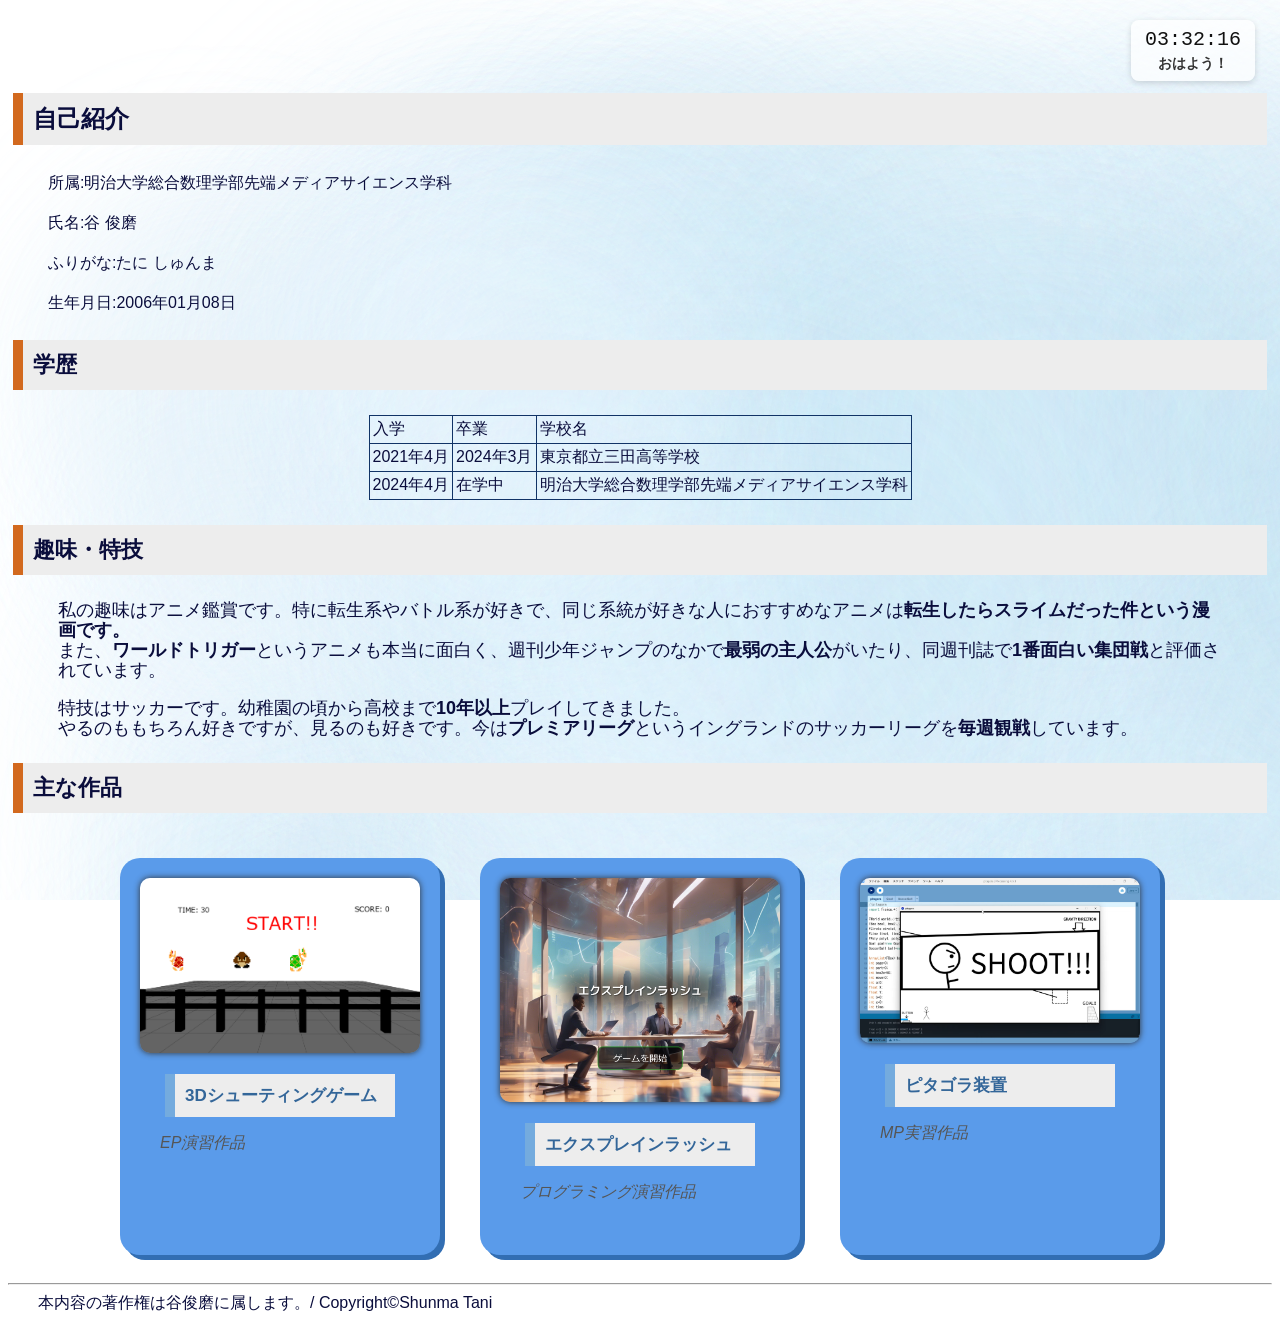
==== index.html @ d7d2e288 "Add files via upload" ====
<!DOCTYPE html>
<html lang="jp">

<head>
    <meta charset="UTF-8">
    <meta name="viewport" content="width=device-width, initial-scale=1.0">
    <title>自己紹介</title>
    <link rel="stylesheet" href="style.css">
</head>

<body>

    <h1 class="main">自己紹介</h1>
    <ul>
        <li>所属:明治大学総合数理学部先端メディアサイエンス学科</li>
        <li>氏名:谷 俊磨</li>
        <li>ふりがな:たに しゅんま</li>
        <li>生年月日:2006年01月08日</li>
    </ul>
    <h2 class="main">学歴</h2>
    <table>
        <tr>
            <td>入学</td>
            <td>卒業</td>
            <td>学校名</td>
        </tr>
        <tr>
            <td>2021年4月</td>
            <td>2024年3月</td>
            <td>東京都立三田高等学校</td>
        </tr>
        <tr>
            <td>2024年4月</td>
            <td>在学中</td>
            <td>明治大学総合数理学部先端メディアサイエンス学科</td>
        </tr>
    </table>
    <h2 class="main">趣味・特技</h2>
    <p class="main">
        私の趣味はアニメ鑑賞です。特に転生系やバトル系が好きで、同じ系統が好きな人におすすめなアニメは<strong>転生したらスライムだった件という漫画です。</strong><br>また、<strong>ワールドトリガー</strong>というアニメも本当に面白く、週刊少年ジャンプのなかで<strong>最弱の主人公</strong>がいたり、同週刊誌で<strong>1番面白い集団戦</strong>と評価されています。
    </p>
    <p class="main">
        特技はサッカーです。幼稚園の頃から高校まで<strong>10年以上</strong>プレイしてきました。<br>やるのももちろん好きですが、見るのも好きです。今は<strong>プレミアリーグ</strong>というイングランドのサッカーリーグを<strong>毎週観戦</strong>しています。
    </p>
    <h2 class="main">主な作品</h2>
        <div class="works-container">
            <a href="work1.html" class="work-card">
                  <img src="Mario-1.png" alt="マリオの敵キャラを使った3Dシューティングゲーム">
                  <div class="work-info">
                        <h3>3Dシューティングゲーム</h3>
                        <p>EP演習作品</p>
                      </div>
                </a>
            <a href="work2.html" class="work-card">
                  <img src="ER-1.png" alt="エクスプレインラッシュ">
                  <div class="work-info">
                        <h3>エクスプレインラッシュ</h3>
                        <p>プログラミング演習作品</p>
                      </div>
                </a>
            <a href="work3.html" class="work-card">
                  <img src="pita.png" alt="ピタゴラ装置">
                  <div class="work-info">
                        <h3>ピタゴラ装置</h3>
                        <p>MP実習作品</p>
                      </div>
                </a>
          </div>
     
    <hr>
    <footer>本内容の著作権は谷俊磨に属します。/ Copyright&copy;Shunma Tani</footer>
</body>

</html>
<script src="id.js"></script>
---- style.css ----
@charset "UTF-8";

body{
    font-family: sans-serif;
    color: rgb(10, 13, 60);
}

h1.main,h2.main{
    background-color:#EDEDED;
    border-color: chocolate;
    border-style: solid;
    border-width:0 0 0 10px;
    padding: 10px; margin: 25px 5px;
}

h1.main{
    font-size: 24px;
}

h2{
    font-size: 22px;
}

h1.sub{
    background-color:#EDEDED;
    border-color: rgb(116, 171, 222);
    border-style: solid;
    border-width:0 0 0 10px;
    padding: 10px; margin: 25px 5px;
    font-size: 24px;
}

h2.sub{
    padding: 10px; margin: 25px 5px;
}

h3{
    background-color:#EDEDED;
    border-color: rgb(116, 171, 222);
    border-style: solid;
    border-width:0 0 0 10px;
    padding: 10px;margin: 5px 5px;
    font-size:22px;
}

ul{
    line-height: 25px;
    padding: 0 100px;
}

p.main,p.sub{
    font-size: 18px;
    line-height: 20px;
    padding: 0 50px;
}

p.back{
    font-size: 16px;
    padding: 0 20px;
}

table td{
    padding: 3px;
    border: solid 1px #113366;
}

table{
    border-collapse: collapse;
    padding: 10px;margin: auto;
}

img{
    box-shadow: 0 0 6px #333;
    margin: 0 15px;
}

video,iframe{
    margin: 0 20px;
}

footer{
    padding: 0 30px;
}

ul {
    list-style-position: inside;  /* 点を内側に配置 */
    padding-left: 40px;           /* 余白を減らす */
    line-height: 25px;
}

ul li {
    margin-bottom: 15px;
    display: flex;
    align-items: center;           /* 点とボタンを縦方向中央揃え */
}

/* ====== ボタン（既存の見た目を維持） ====== */
ul li a.work-button {
    margin-left: 8px;              /* 点との間に少し余白 */
    display: inline-block;
    background: #4a90e2;
    color: #fff !important;
    padding: 10px 18px;
    border-radius: 10px;
    text-decoration: none;
    font-weight: 600;
    box-shadow: 0 4px #357ac6;
    transition: all 0.15s ease-in-out;
}

ul li a.work-button:hover {
    background: #5ba1f0;
}

ul li a.work-button:active {
    box-shadow: 0 1px #2c68aa;
    transform: translateY(3px);
}

/* ====== 作品カード ====== */
.works-container {
  display: grid;
  grid-template-columns: repeat(auto-fit, minmax(320px, 1fr));
  gap: 30px;
  padding: 20px 60px;
}

.work-card {
  display: block;
  text-decoration: none;
  color: inherit;
  background: #fff;
  border-radius: 14px;
  box-shadow: 0 3px 10px rgba(0,0,0,0.15);
  overflow: hidden;
  transition: transform 0.25s ease, box-shadow 0.25s ease;
  position: relative;
}

.work-card:hover {
  transform: translateY(-6px);
  box-shadow: 0 8px 20px rgba(0,0,0,0.25);
}

.work-card img {
  width: 100%;
  height: 200px;
  object-fit: cover;
}

.work-info {
  padding: 16px 20px;
}

.work-info h3 {
  font-size: 17px;
  color: #336699;
  margin-bottom: 8px;
}

.work-info p {
  font-size: 16px;
  color: #555;
  font-style: italic;
}

/* ====== 作品カードのホバーアニメーション ====== */
.work-card {
  display: block;
  text-decoration: none;
  color: inherit;
  background: #fff;
  border-radius: 12px;
  box-shadow: 0 3px 10px rgba(0,0,0,0.15);
  overflow: hidden;
  transition: transform 0.25s ease, box-shadow 0.25s ease;
  position: relative;
}

.work-card img {
  width: 100%;
  height: 200px;
  object-fit: cover;
  transition: transform 0.4s ease;
}

.work-card:hover {
  transform: translateY(-6px);
  box-shadow: 0 10px 25px rgba(0,0,0,0.25);
}

.work-card:hover img {
  transform: scale(1.08);
}

/* ====== 作品カードの全体配置調整 ====== */
.works-container {
  display: flex;
  flex-wrap: wrap;
  justify-content: flex-start; /* 左揃え */
  gap: 40px;
  padding-left: 60px; /* 全体を少しだけ左に寄せる */
}

/* ====== カード内の画像位置調整 ====== */
.work-card img {
  display: block;
  margin: 0 auto 20px 0; /* 左寄せに変更（auto→0） */
  width: 100%;
  height: auto;
  object-fit: cover;
  border-radius: 8px;
}

/* ====== カード自体の整列と影調整 ====== */
.work-card {
  background-color: #5a9bea;
  color: #fff;
  border-radius: 20px;
  box-shadow: 5px 5px 0px #326eb3;
  transition: transform 0.3s ease, box-shadow 0.3s ease;
  padding: 20px;
  width: 280px; /* 各カードの幅固定 */
}

.work-card:hover {
  transform: translateY(-5px);
  box-shadow: 10px 10px 0px #2d629c;
}


/* ===== 自己紹介 / 名前 表示部分の修正 ===== */
.header-intro {
  position: fixed;
  top: 30px;
  left: 50%;
  transform: translateX(-50%);
  font-size: 28px;
  color: #000;
  background: rgba(255, 255, 255, 0.8);
  padding: 8px 20px;
  border-radius: 10px;
  border: 1px solid #ccc;
  z-index: 1000;
  display: flex;
  align-items: center;
  gap: 15px;
  font-weight: 600;
}

/* /スラッシュ */
.header-intro span {
  color: #888;
}

/* 小さい画面（スマホなど）でも中央に残るように */
@media screen and (max-width: 768px) {
  .header-intro {
    font-size: 20px;
    padding: 6px 14px;
    top: 15px;
  }
}

/* ===== 主な作品の画像サイズ修正 ===== */
.work-card img {
  width: 100%;
  max-width: 280px;   /* ✅ 固定最大幅を設定 */
  height: auto;
  object-fit: cover;
  display: block;
  margin: 0 auto;
  border-radius: 10px;
}

/* カードコンテナの配置調整 */
.works-container {
  display: flex;
  flex-wrap: wrap;
  justify-content: center; /* ✅ 左寄せ→中央に変更（見た目が安定） */
  gap: 40px;
  padding: 20px;
}

.intro-content {
  position: relative;
  z-index: 10; /* 文字が三角形の上にくるように */
}

/* ====== イントロ画面が流れるように設定 ====== */
#intro-section {
  position: relative; /* stickyを削除 */
  height: 100vh;
  width: 100%;
  background: #ffffff;
  z-index: 10;
  overflow: hidden;
}

/* メインコンテンツはイントロが終わった後に配置 */
#main-content {
  position: relative;
  background-color: #ffffff;
  z-index: 20;
  min-height: 101vh;
  /* 最初のh1(元々のタイトル)が不要ならここで消す */
  padding-top: 20px;
}

/* 三角形背景 */
#geometric-bg {
  position: absolute;
  top: 0;
  left: 0;
  width: 100%;
  height: 100%;
  z-index: 0;
}

/* 背景コンテナを最背面に配置 */
#main-geometric-bg {
    position: fixed;
    top: 0;
    left: 0;
    width: 100%;
    height: 100%;
    z-index: -1;
    overflow: hidden;
    pointer-events: none;
}

/* 各ページのbodyが背景を隠さないように透過させる */
body {
    background-color: #fff; /* または transparent */
    position: relative;
    min-height: 100vh;
}
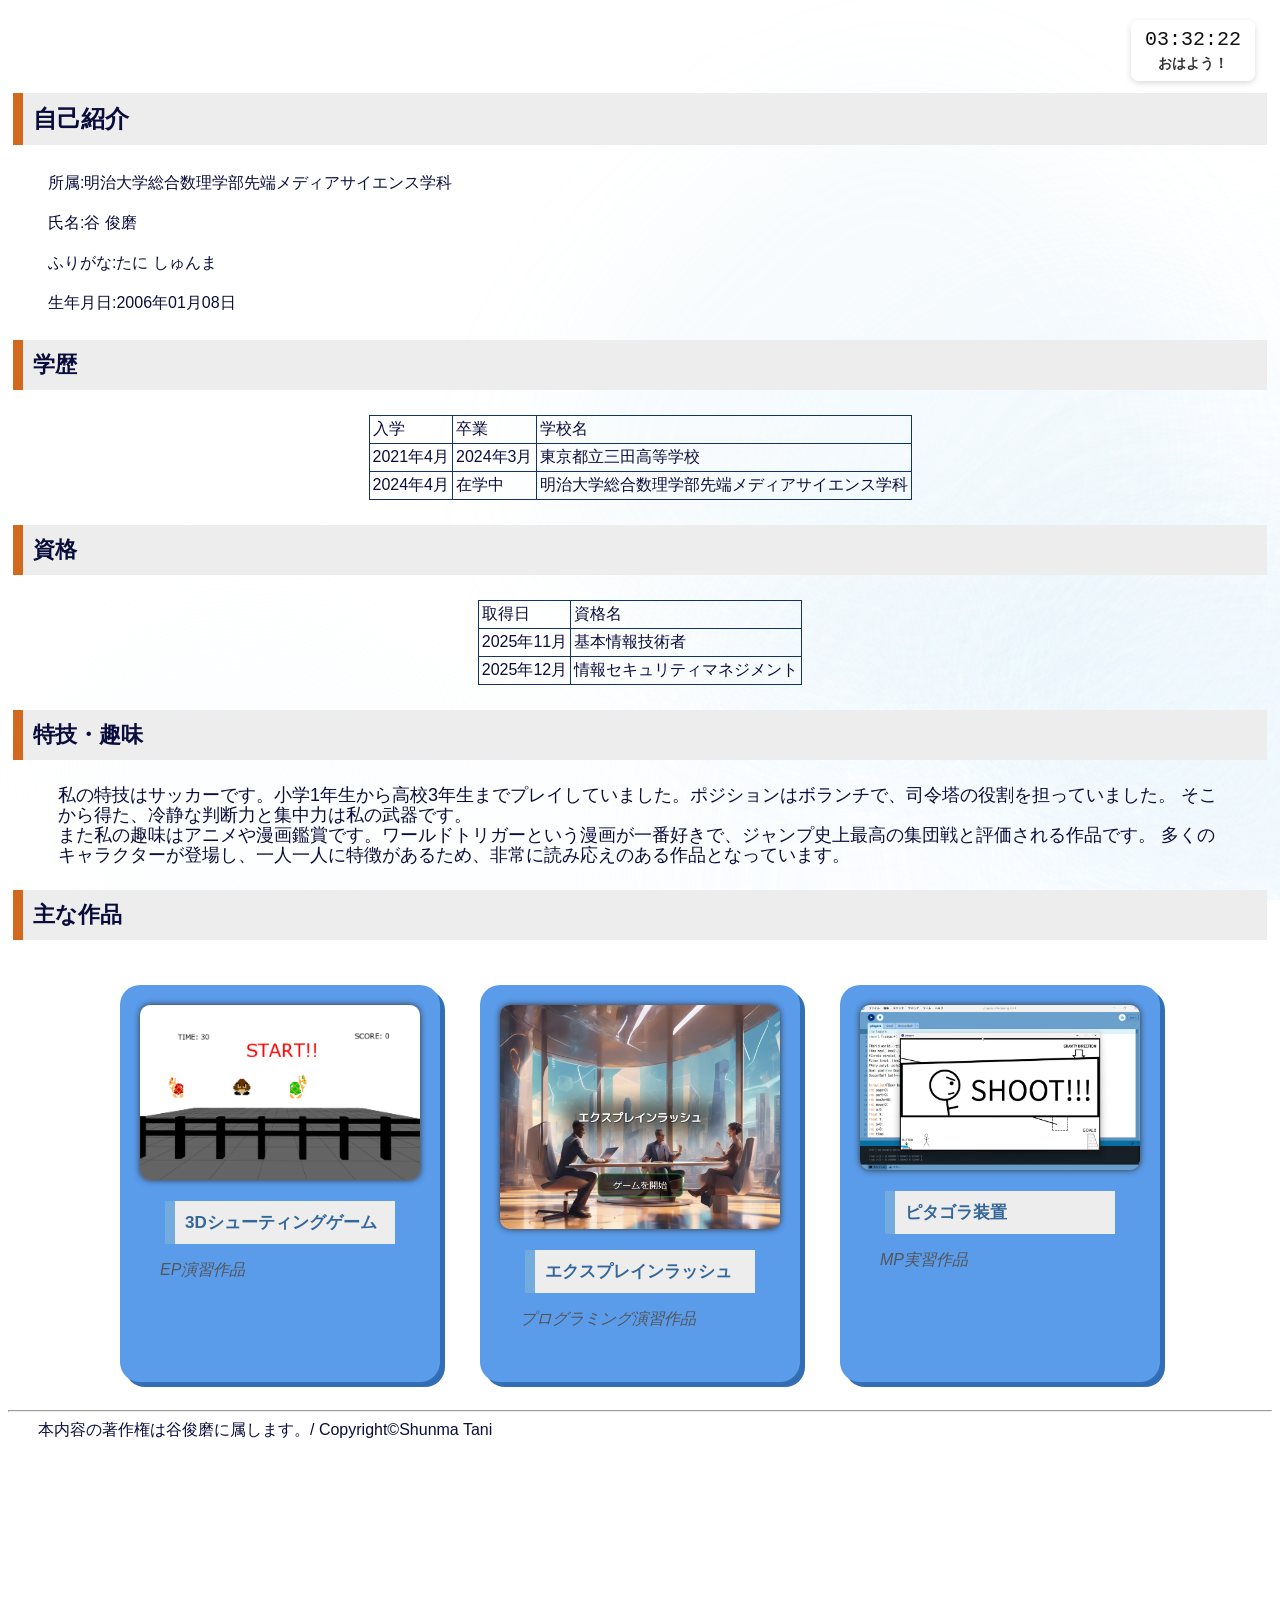
==== commit c4464c01: "Add files via upload" ====
--- a/index.html
+++ b/index.html
@@ -9,7 +9,16 @@
 </head>
 
 <body>
-
+    <div id="intro-section">
+    <div class="intro-content">
+        <h1 class="intro-left">自己紹介</h1>
+        <span class="intro-slash">／</span>
+        <h1 class="intro-right">谷 俊磨</h1>
+    </div>
+        <p class="scroll-hint">Scroll ↓</p>
+    </div>
+    
+    <div id="main-content">
     <h1 class="main">自己紹介</h1>
     <ul>
         <li>所属:明治大学総合数理学部先端メディアサイエンス学科</li>
@@ -35,12 +44,27 @@
             <td>明治大学総合数理学部先端メディアサイエンス学科</td>
         </tr>
     </table>
-    <h2 class="main">趣味・特技</h2>
+    <h2 class="main">資格</h2>
+    <table>
+        <tr>
+            <td>取得日</td>
+            <td>資格名</td>
+        </tr>
+        <tr>
+            <td>2025年11月</td>
+            <td>基本情報技術者</td>
+        </tr>
+        <tr>
+            <td>2025年12月</td>
+            <td>情報セキュリティマネジメント</td>
+        </tr>
+    </table>
+    <h2 class="main">特技・趣味</h2>
     <p class="main">
-        私の趣味はアニメ鑑賞です。特に転生系やバトル系が好きで、同じ系統が好きな人におすすめなアニメは<strong>転生したらスライムだった件という漫画です。</strong><br>また、<strong>ワールドトリガー</strong>というアニメも本当に面白く、週刊少年ジャンプのなかで<strong>最弱の主人公</strong>がいたり、同週刊誌で<strong>1番面白い集団戦</strong>と評価されています。
-    </p>
-    <p class="main">
-        特技はサッカーです。幼稚園の頃から高校まで<strong>10年以上</strong>プレイしてきました。<br>やるのももちろん好きですが、見るのも好きです。今は<strong>プレミアリーグ</strong>というイングランドのサッカーリーグを<strong>毎週観戦</strong>しています。
+        私の特技はサッカーです。小学1年生から高校3年生までプレイしていました。ポジションはボランチで、司令塔の役割を担っていました。
+        そこから得た、冷静な判断力と集中力は私の武器です。<br>
+        また私の趣味はアニメや漫画鑑賞です。ワールドトリガーという漫画が一番好きで、ジャンプ史上最高の集団戦と評価される作品です。
+        多くのキャラクターが登場し、一人一人に特徴があるため、非常に読み応えのある作品となっています。
     </p>
     <h2 class="main">主な作品</h2>
         <div class="works-container">
@@ -69,6 +93,7 @@
      
     <hr>
     <footer>本内容の著作権は谷俊磨に属します。/ Copyright&copy;Shunma Tani</footer>
+    </div>
 </body>
 
 </html>
--- a/style.css
+++ b/style.css
@@ -3,22 +3,28 @@
 body{
     font-family: sans-serif;
     color: rgb(10, 13, 60);
-}
+    background-color: #fff;
+    position: relative;
+    min-height: 100vh;
+}
+
+/* ===== 見出し ===== */
 
 h1.main,h2.main{
     background-color:#EDEDED;
     border-color: chocolate;
     border-style: solid;
     border-width:0 0 0 10px;
-    padding: 10px; margin: 25px 5px;
+    padding:10px;
+    margin:25px 5px;
 }
 
 h1.main{
-    font-size: 24px;
+    font-size:24px;
 }
 
 h2{
-    font-size: 22px;
+    font-size:22px;
 }
 
 h1.sub{
@@ -26,12 +32,14 @@
     border-color: rgb(116, 171, 222);
     border-style: solid;
     border-width:0 0 0 10px;
-    padding: 10px; margin: 25px 5px;
-    font-size: 24px;
+    padding:10px;
+    margin:25px 5px;
+    font-size:24px;
 }
 
 h2.sub{
-    padding: 10px; margin: 25px 5px;
+    padding:10px;
+    margin:25px 5px;
 }
 
 h3{
@@ -39,299 +47,381 @@
     border-color: rgb(116, 171, 222);
     border-style: solid;
     border-width:0 0 0 10px;
-    padding: 10px;margin: 5px 5px;
+    padding:10px;
+    margin:5px 5px;
     font-size:22px;
 }
 
+/* ===== 本文 ===== */
+
+p.main,
+p.sub{
+    font-size:18px;
+    line-height:20px;
+    padding:0 50px;
+}
+
+p.back{
+    font-size:16px;
+    padding:0 20px;
+}
+
+footer{
+    padding:0 30px;
+}
+
+/* ===== リスト ===== */
+
 ul{
-    line-height: 25px;
-    padding: 0 100px;
-}
-
-p.main,p.sub{
-    font-size: 18px;
-    line-height: 20px;
-    padding: 0 50px;
-}
-
-p.back{
-    font-size: 16px;
-    padding: 0 20px;
+    list-style-position: inside;
+    padding-left:40px;
+    line-height:25px;
+}
+
+ul li{
+    margin-bottom:15px;
+    display:flex;
+    align-items:center;
+}
+
+/* ===== テーブル ===== */
+
+table{
+    border-collapse:collapse;
+    padding:10px;
+    margin:auto;
 }
 
 table td{
-    padding: 3px;
-    border: solid 1px #113366;
-}
-
-table{
-    border-collapse: collapse;
-    padding: 10px;margin: auto;
-}
+    padding:3px;
+    border:solid 1px #113366;
+}
+
+/* ===== 共通画像 ===== */
 
 img{
-    box-shadow: 0 0 6px #333;
-    margin: 0 15px;
-}
-
-video,iframe{
-    margin: 0 20px;
-}
-
-footer{
-    padding: 0 30px;
-}
-
-ul {
-    list-style-position: inside;  /* 点を内側に配置 */
-    padding-left: 40px;           /* 余白を減らす */
-    line-height: 25px;
-}
-
-ul li {
-    margin-bottom: 15px;
-    display: flex;
-    align-items: center;           /* 点とボタンを縦方向中央揃え */
-}
-
-/* ====== ボタン（既存の見た目を維持） ====== */
-ul li a.work-button {
-    margin-left: 8px;              /* 点との間に少し余白 */
-    display: inline-block;
-    background: #4a90e2;
-    color: #fff !important;
-    padding: 10px 18px;
-    border-radius: 10px;
-    text-decoration: none;
-    font-weight: 600;
-    box-shadow: 0 4px #357ac6;
-    transition: all 0.15s ease-in-out;
-}
-
-ul li a.work-button:hover {
-    background: #5ba1f0;
-}
-
-ul li a.work-button:active {
-    box-shadow: 0 1px #2c68aa;
-    transform: translateY(3px);
-}
-
-/* ====== 作品カード ====== */
-.works-container {
-  display: grid;
-  grid-template-columns: repeat(auto-fit, minmax(320px, 1fr));
-  gap: 30px;
-  padding: 20px 60px;
-}
-
-.work-card {
-  display: block;
-  text-decoration: none;
-  color: inherit;
-  background: #fff;
-  border-radius: 14px;
-  box-shadow: 0 3px 10px rgba(0,0,0,0.15);
-  overflow: hidden;
-  transition: transform 0.25s ease, box-shadow 0.25s ease;
-  position: relative;
-}
-
-.work-card:hover {
-  transform: translateY(-6px);
-  box-shadow: 0 8px 20px rgba(0,0,0,0.25);
-}
-
-.work-card img {
-  width: 100%;
-  height: 200px;
-  object-fit: cover;
-}
-
-.work-info {
-  padding: 16px 20px;
-}
-
-.work-info h3 {
-  font-size: 17px;
-  color: #336699;
-  margin-bottom: 8px;
-}
-
-.work-info p {
-  font-size: 16px;
-  color: #555;
-  font-style: italic;
-}
-
-/* ====== 作品カードのホバーアニメーション ====== */
-.work-card {
-  display: block;
-  text-decoration: none;
-  color: inherit;
-  background: #fff;
-  border-radius: 12px;
-  box-shadow: 0 3px 10px rgba(0,0,0,0.15);
-  overflow: hidden;
-  transition: transform 0.25s ease, box-shadow 0.25s ease;
-  position: relative;
-}
-
-.work-card img {
-  width: 100%;
-  height: 200px;
-  object-fit: cover;
-  transition: transform 0.4s ease;
-}
-
-.work-card:hover {
-  transform: translateY(-6px);
-  box-shadow: 0 10px 25px rgba(0,0,0,0.25);
-}
-
-.work-card:hover img {
-  transform: scale(1.08);
-}
-
-/* ====== 作品カードの全体配置調整 ====== */
-.works-container {
-  display: flex;
-  flex-wrap: wrap;
-  justify-content: flex-start; /* 左揃え */
-  gap: 40px;
-  padding-left: 60px; /* 全体を少しだけ左に寄せる */
-}
-
-/* ====== カード内の画像位置調整 ====== */
-.work-card img {
-  display: block;
-  margin: 0 auto 20px 0; /* 左寄せに変更（auto→0） */
-  width: 100%;
-  height: auto;
-  object-fit: cover;
-  border-radius: 8px;
-}
-
-/* ====== カード自体の整列と影調整 ====== */
-.work-card {
-  background-color: #5a9bea;
-  color: #fff;
-  border-radius: 20px;
-  box-shadow: 5px 5px 0px #326eb3;
-  transition: transform 0.3s ease, box-shadow 0.3s ease;
-  padding: 20px;
-  width: 280px; /* 各カードの幅固定 */
-}
-
-.work-card:hover {
-  transform: translateY(-5px);
-  box-shadow: 10px 10px 0px #2d629c;
-}
-
-
-/* ===== 自己紹介 / 名前 表示部分の修正 ===== */
-.header-intro {
-  position: fixed;
-  top: 30px;
-  left: 50%;
-  transform: translateX(-50%);
-  font-size: 28px;
-  color: #000;
-  background: rgba(255, 255, 255, 0.8);
-  padding: 8px 20px;
-  border-radius: 10px;
-  border: 1px solid #ccc;
-  z-index: 1000;
-  display: flex;
-  align-items: center;
-  gap: 15px;
-  font-weight: 600;
-}
-
-/* /スラッシュ */
-.header-intro span {
-  color: #888;
-}
-
-/* 小さい画面（スマホなど）でも中央に残るように */
-@media screen and (max-width: 768px) {
-  .header-intro {
-    font-size: 20px;
-    padding: 6px 14px;
-    top: 15px;
-  }
-}
-
-/* ===== 主な作品の画像サイズ修正 ===== */
-.work-card img {
-  width: 100%;
-  max-width: 280px;   /* ✅ 固定最大幅を設定 */
-  height: auto;
-  object-fit: cover;
-  display: block;
-  margin: 0 auto;
-  border-radius: 10px;
-}
-
-/* カードコンテナの配置調整 */
-.works-container {
-  display: flex;
-  flex-wrap: wrap;
-  justify-content: center; /* ✅ 左寄せ→中央に変更（見た目が安定） */
-  gap: 40px;
-  padding: 20px;
-}
-
-.intro-content {
-  position: relative;
-  z-index: 10; /* 文字が三角形の上にくるように */
-}
-
-/* ====== イントロ画面が流れるように設定 ====== */
-#intro-section {
-  position: relative; /* stickyを削除 */
-  height: 100vh;
-  width: 100%;
-  background: #ffffff;
-  z-index: 10;
-  overflow: hidden;
-}
-
-/* メインコンテンツはイントロが終わった後に配置 */
-#main-content {
-  position: relative;
-  background-color: #ffffff;
-  z-index: 20;
-  min-height: 101vh;
-  /* 最初のh1(元々のタイトル)が不要ならここで消す */
-  padding-top: 20px;
-}
-
-/* 三角形背景 */
-#geometric-bg {
-  position: absolute;
-  top: 0;
-  left: 0;
-  width: 100%;
-  height: 100%;
-  z-index: 0;
-}
-
-/* 背景コンテナを最背面に配置 */
-#main-geometric-bg {
-    position: fixed;
-    top: 0;
-    left: 0;
+    box-shadow:0 0 6px #333;
+    margin:0 15px;
+}
+
+video,
+iframe{
+    margin:0 20px;
+}
+
+/* ===== ボタン ===== */
+
+ul li a.work-button{
+    margin-left:8px;
+    display:inline-block;
+    background:#4a90e2;
+    color:#fff !important;
+    padding:10px 18px;
+    border-radius:10px;
+    text-decoration:none;
+    font-weight:600;
+    box-shadow:0 4px #357ac6;
+    transition:all 0.15s ease-in-out;
+}
+
+ul li a.work-button:hover{
+    background:#5ba1f0;
+}
+
+ul li a.work-button:active{
+    box-shadow:0 1px #2c68aa;
+    transform:translateY(3px);
+}
+
+/* ===== 作品一覧 ===== */
+
+.works-container{
+    display:flex;
+    flex-wrap:wrap;
+    justify-content:center;
+    gap:40px;
+    padding:20px;
+}
+
+.work-card{
+    background-color:#5a9bea;
+    color:#fff;
+    border-radius:20px;
+    box-shadow:5px 5px 0 #326eb3;
+    transition:transform 0.3s ease, box-shadow 0.3s ease;
+    padding:20px;
+    width:280px;
+
+    display:block;
+    text-decoration:none;
+    overflow:hidden;
+}
+
+.work-card:hover{
+    transform:translateY(-5px);
+    box-shadow:10px 10px 0 #2d629c;
+}
+
+.work-card img{
+    width:100%;
+    max-width:280px;
+    height:auto;
+    object-fit:cover;
+    display:block;
+    margin:0 auto;
+    border-radius:10px;
+    transition:transform 0.4s ease;
+}
+
+.work-card:hover img{
+    transform:scale(1.08);
+}
+
+.work-info{
+    padding:16px 20px;
+}
+
+.work-info h3{
+    font-size:17px;
+    color:#336699;
+    margin-bottom:8px;
+}
+
+.work-info p{
+    font-size:16px;
+    color:#555;
+    font-style:italic;
+}
+
+/* ===== ヘッダー表示 ===== */
+
+.header-intro{
+    position:fixed;
+    top:30px;
+    left:50%;
+    transform:translateX(-50%);
+    font-size:28px;
+    color:#000;
+    background:rgba(255,255,255,0.8);
+    padding:8px 20px;
+    border-radius:10px;
+    border:1px solid #ccc;
+    z-index:1000;
+
+    display:flex;
+    align-items:center;
+    gap:15px;
+    font-weight:600;
+}
+
+.header-intro span{
+    color:#888;
+}
+
+@media screen and (max-width:768px){
+    .header-intro{
+        font-size:20px;
+        padding:6px 14px;
+        top:15px;
+    }
+}
+
+/* ===== イントロ画面 ===== */
+
+#intro-section{
+    position: relative;
+
     width: 100%;
-    height: 100%;
-    z-index: -1;
-    overflow: hidden;
-    pointer-events: none;
-}
-
-/* 各ページのbodyが背景を隠さないように透過させる */
-body {
-    background-color: #fff; /* または transparent */
-    position: relative;
-    min-height: 100vh;
+    height: 100vh;
+
+    background:#ffffff;
+    color:#000000;
+
+    display:flex;
+    justify-content:center;
+    align-items:center;
+    flex-direction:column;
+
+    text-align:center;
+    font-family:"Helvetica Neue", sans-serif;
+
+    z-index:100;
+}
+
+.intro-content{
+    position:relative;
+    z-index:10;
+
+    display:flex;
+    align-items:center;
+    justify-content:center;
+    gap:30px;
+    flex-wrap:wrap;
+
+    animation:fadeIn 2s ease-in-out;
+}
+
+.intro-left{
+    font-size:54px;
+    font-weight:700;
+}
+
+.intro-slash{
+    font-size:52px;
+    font-weight:300;
+    color:#888;
+}
+
+.intro-right{
+    font-size:54px;
+    font-weight:400;
+}
+
+.scroll-hint{
+    position:absolute;
+    bottom:30px;
+    left:50%;
+    transform:translateX(-50%);
+    font-size:16px;
+    color:#666;
+    animation:fadeMove 2s ease-in-out infinite;
+    pointer-events:none;
+}
+
+/* ===== メインコンテンツ ===== */
+
+#main-content{
+    position:relative;
+    background-color:transparent;
+    min-height:101vh;
+    padding-top:60px;
+    z-index:20;
+}
+
+/* ===== 背景 ===== */
+
+#geometric-bg{
+    position:absolute;
+    top:0;
+    left:0;
+    width:100%;
+    height:100%;
+    z-index:0;
+}
+
+#main-geometric-bg{
+    position:fixed;
+    top:0;
+    left:0;
+    width:100%;
+    height:100%;
+    z-index:-1;
+    overflow:hidden;
+    pointer-events:none;
+}
+
+/* ===== 時計 ===== */
+
+#clock-container{
+    position:fixed;
+    top:20px;
+    right:25px;
+
+    background:rgba(255,255,255,0.7);
+
+    padding:8px 14px;
+    border-radius:8px;
+
+    font-family:monospace;
+    text-align:center;
+
+    z-index:999;
+    box-shadow:0 2px 6px rgba(0,0,0,0.15);
+}
+
+#clock{
+    font-size:20px;
+    color:#111;
+}
+
+#greeting{
+    font-size:14px;
+    color:#333;
+    margin-top:4px;
+    font-weight:bold;
+}
+
+/* ===== ボタンリンク ===== */
+
+.button-link{
+    position:relative;
+    overflow:hidden;
+
+    display:inline-block;
+
+    background-color:#4a90e2;
+    color:#fff;
+
+    padding:18px 28px;
+    border-radius:12px;
+
+    text-decoration:none;
+    font-weight:bold;
+    font-size:20px;
+
+    transition:all 0.2s ease;
+    box-shadow:0 6px 0 #2c6cb0;
+}
+
+.button-link:hover{
+    background-color:#5aa3f2;
+}
+
+.button-link.pressed{
+    transform:translateY(4px);
+    box-shadow:0 2px 0 #2c6cb0;
+}
+
+/* ===== 波紋 ===== */
+
+.ripple{
+    position:absolute;
+    border-radius:50%;
+    background:rgba(255,255,255,0.7);
+    transform:scale(0);
+    animation:rippleEffect 0.6s linear;
+    pointer-events:none;
+}
+
+@keyframes rippleEffect{
+    to{
+        transform:scale(4);
+        opacity:0;
+    }
+}
+
+/* ===== アニメーション ===== */
+
+@keyframes fadeIn{
+    from{
+        opacity:0;
+        transform:translateY(10px);
+    }
+
+    to{
+        opacity:1;
+        transform:translateY(0);
+    }
+}
+
+@keyframes fadeMove{
+    0%,100%{
+        opacity:0.7;
+        transform:translateY(0);
+    }
+
+    50%{
+        opacity:1;
+        transform:translateY(8px);
+    }
 }
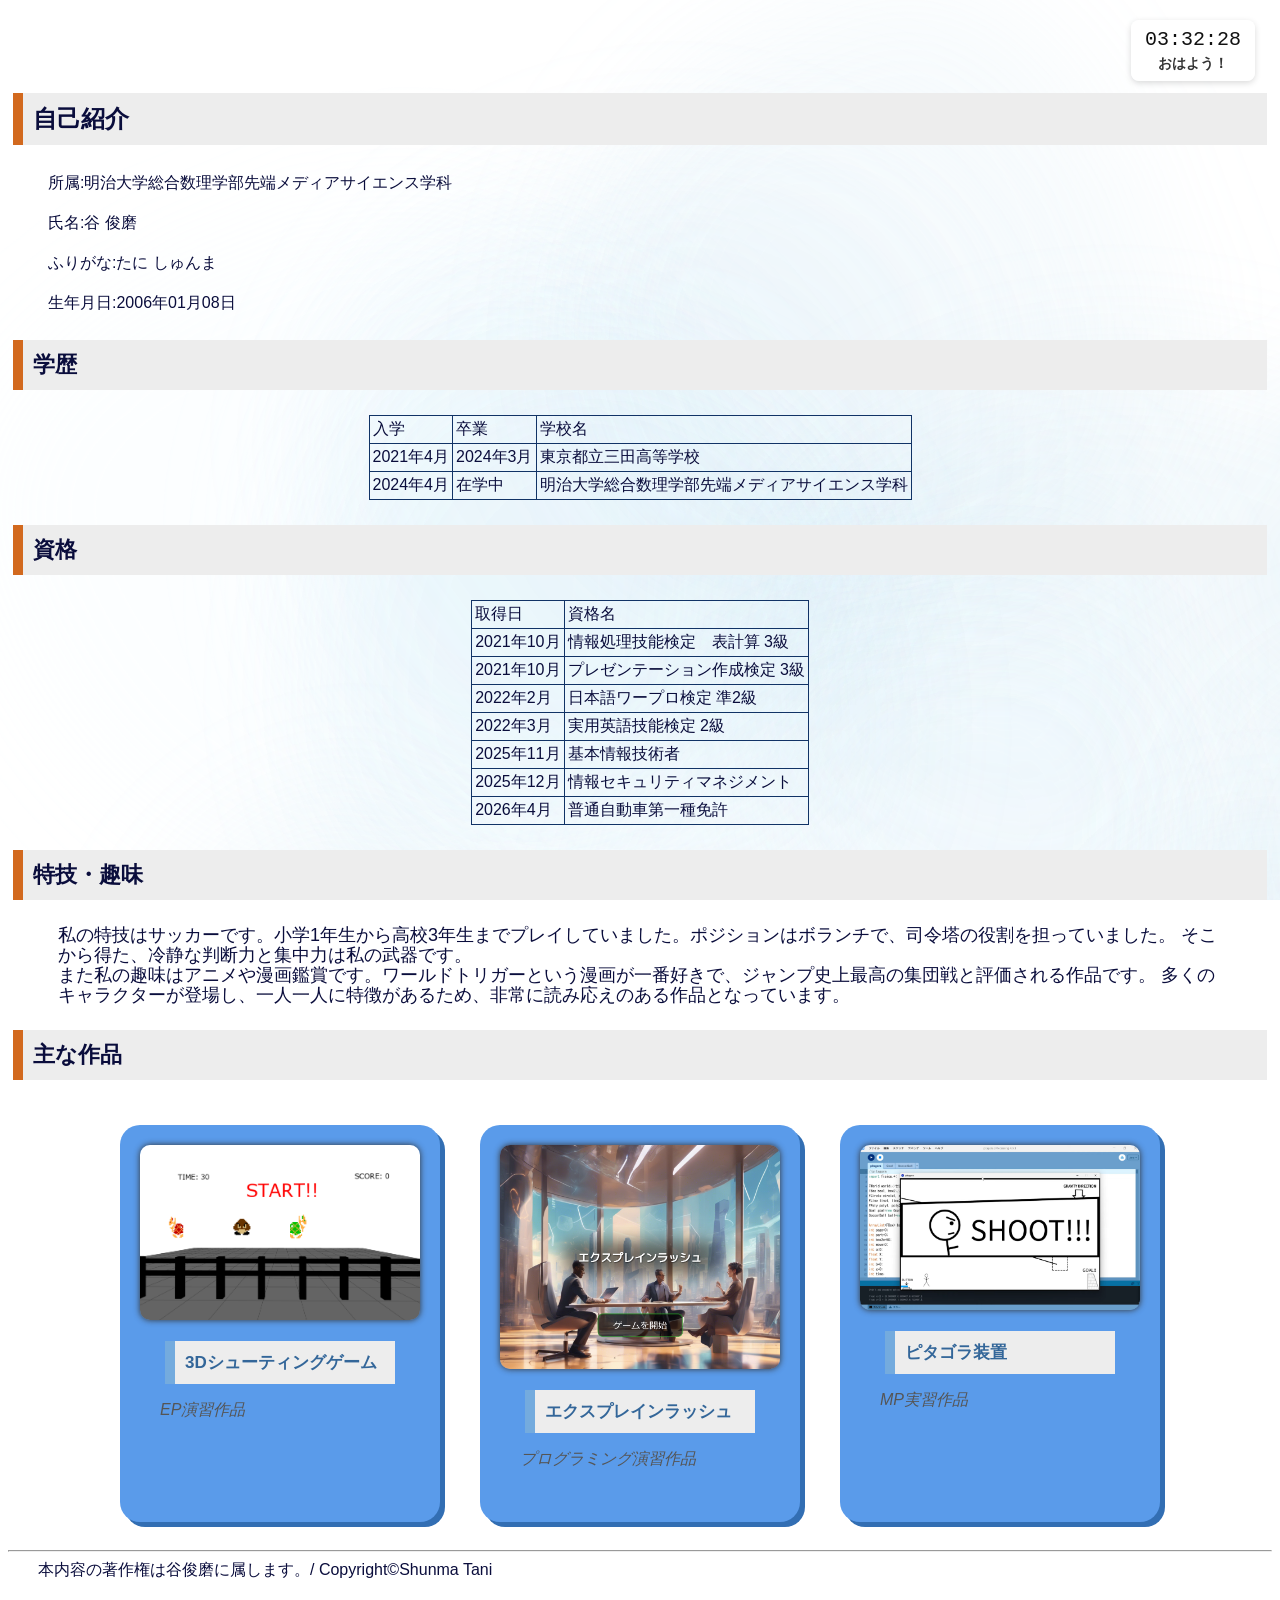
==== commit 009683e5: "Add files via upload" ====
--- a/index.html
+++ b/index.html
@@ -51,12 +51,32 @@
             <td>資格名</td>
         </tr>
         <tr>
+            <td>2021年10月</td>
+            <td>情報処理技能検定　表計算 3級</td>
+        </tr>
+        <tr>
+            <td>2021年10月</td>
+            <td>プレゼンテーション作成検定 3級</td>
+        </tr>
+        <tr>
+            <td>2022年2月</td>
+            <td>日本語ワープロ検定 準2級</td>
+        </tr>
+        <tr>
+            <td>2022年3月</td>
+            <td>実用英語技能検定 2級</td>
+        </tr>
+        <tr>
             <td>2025年11月</td>
             <td>基本情報技術者</td>
         </tr>
         <tr>
             <td>2025年12月</td>
             <td>情報セキュリティマネジメント</td>
+        </tr>
+        <tr>
+            <td>2026年4月</td>
+            <td>普通自動車第一種免許</td>
         </tr>
     </table>
     <h2 class="main">特技・趣味</h2>
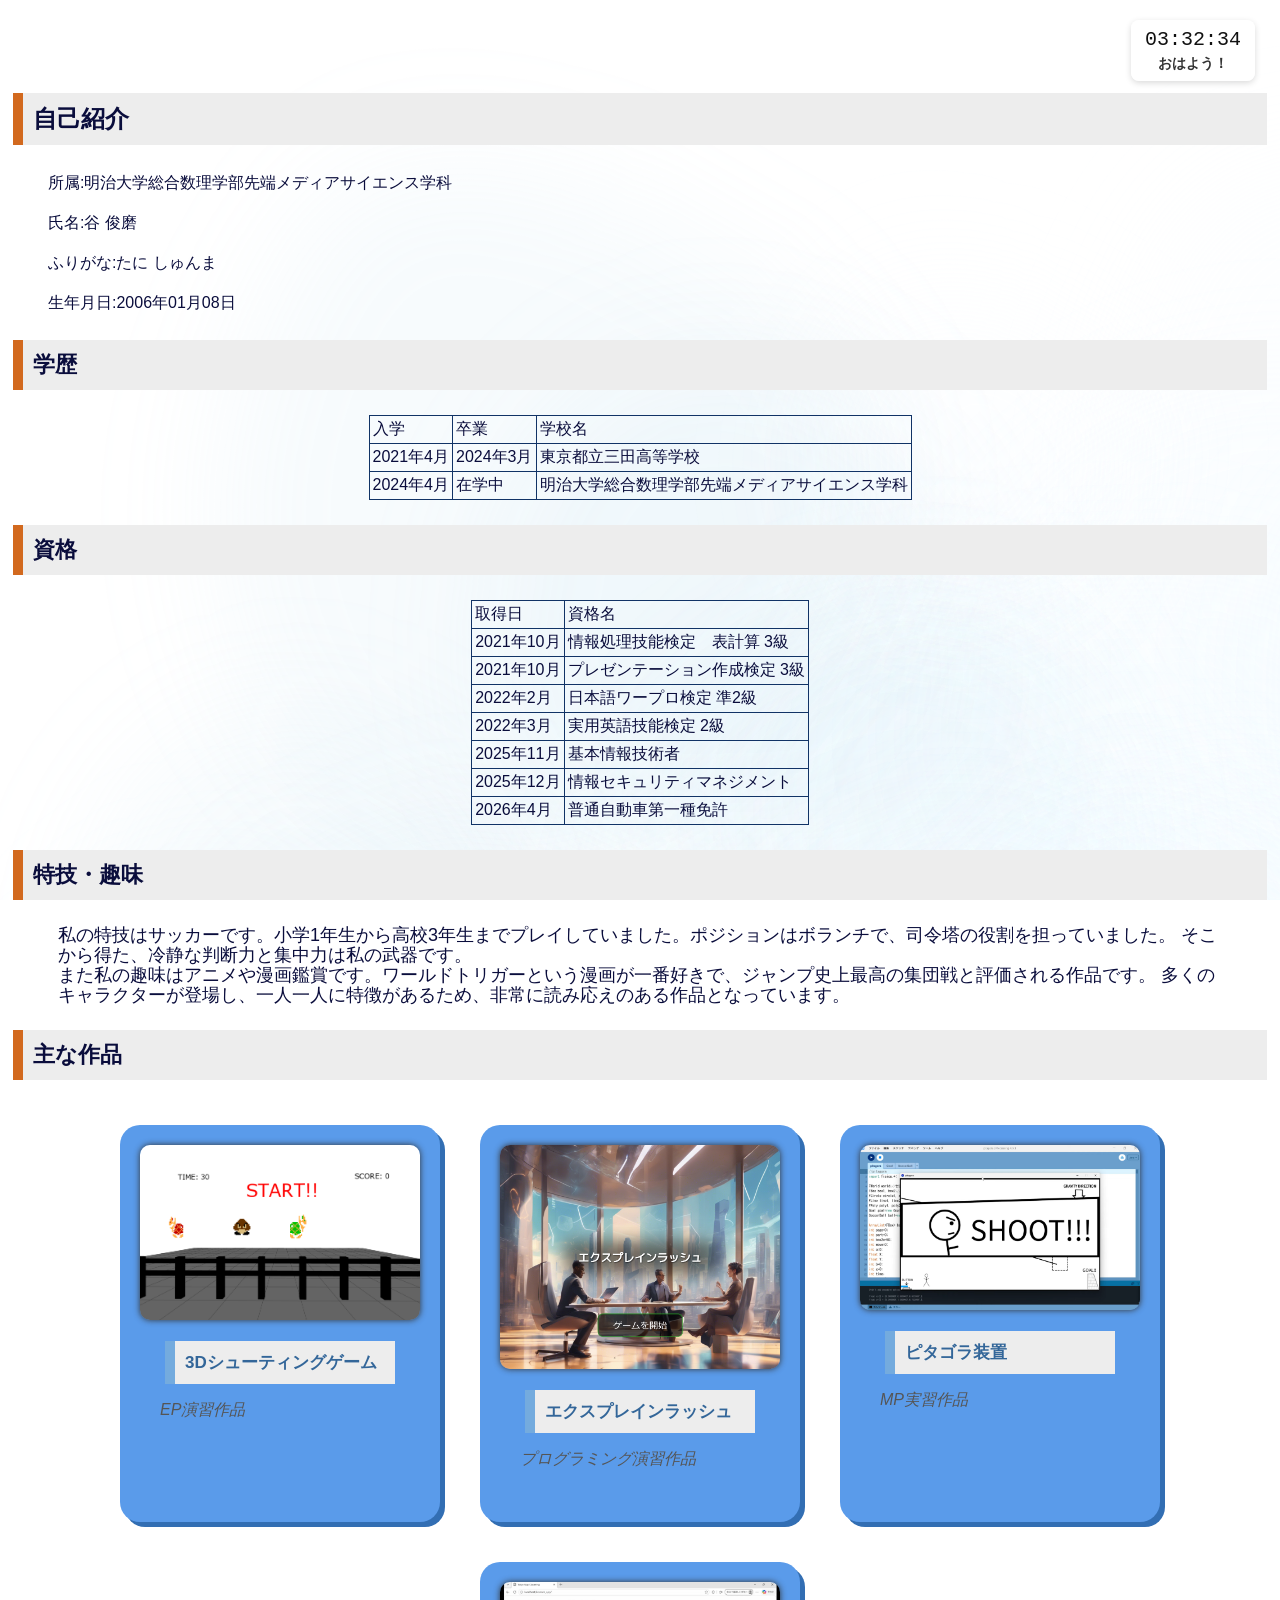
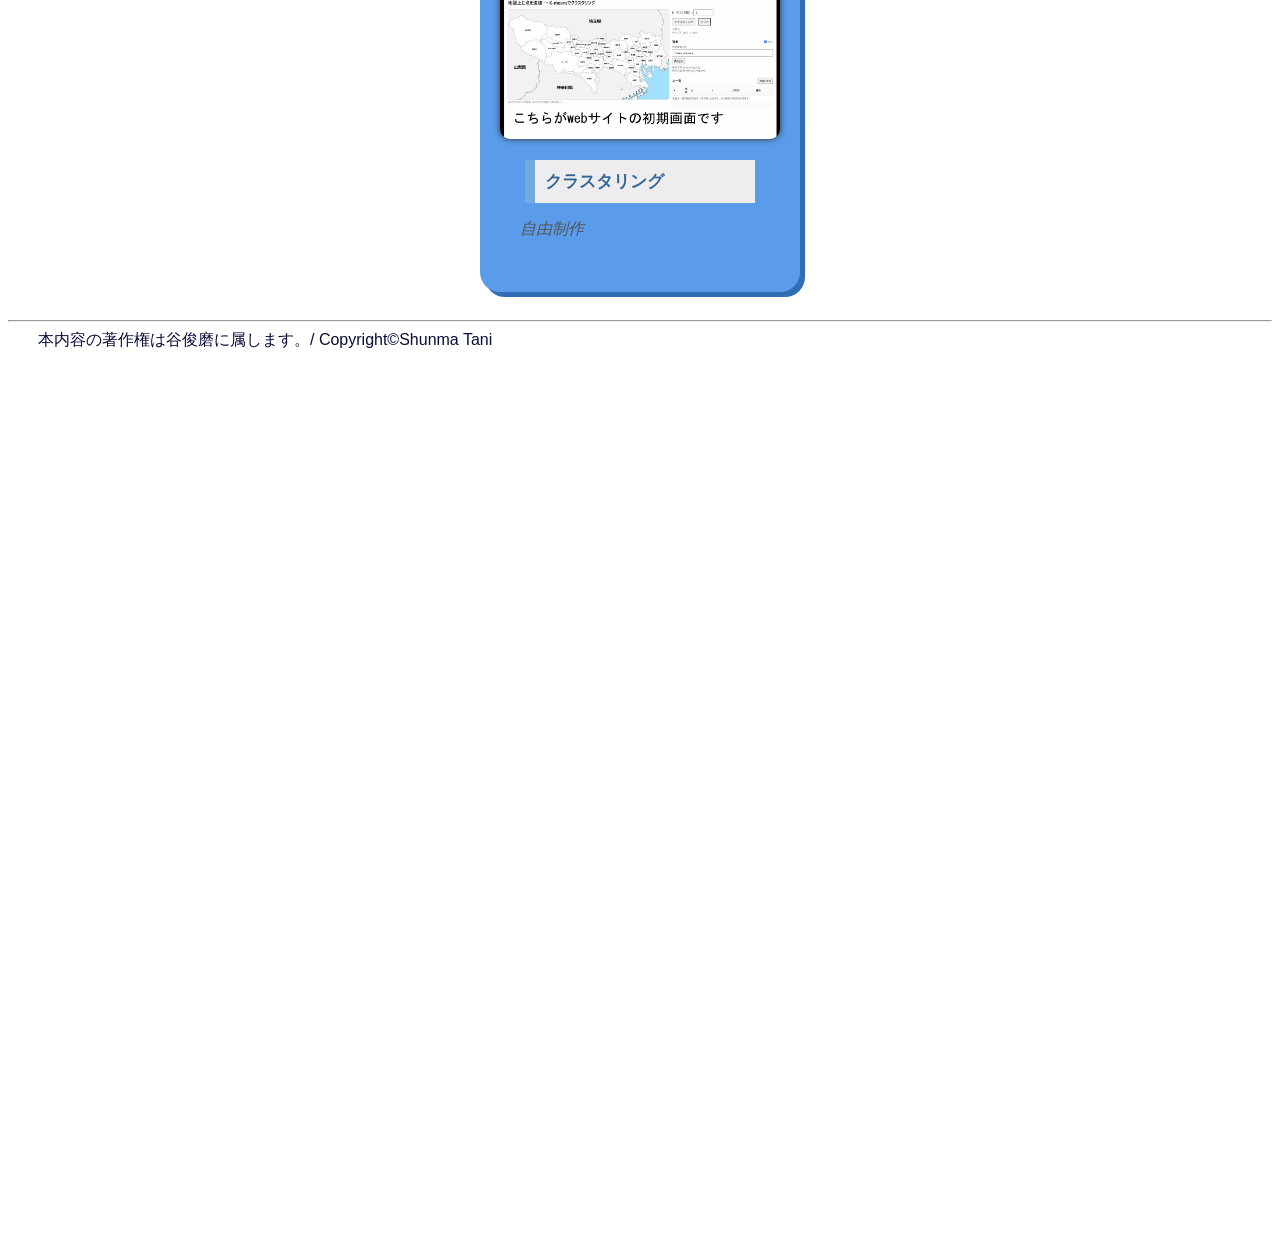
==== commit 4c871148: "Add files via upload" ====
--- a/index.html
+++ b/index.html
@@ -109,6 +109,13 @@
                         <p>MP実習作品</p>
                       </div>
                 </a>
+            <a href="work4.html" class="work-card">
+                  <img src="clustering.png" alt="クラスタリング">
+                  <div class="work-info">
+                        <h3>クラスタリング</h3>
+                        <p>自由制作</p>
+                      </div>
+                </a>
           </div>
      
     <hr>
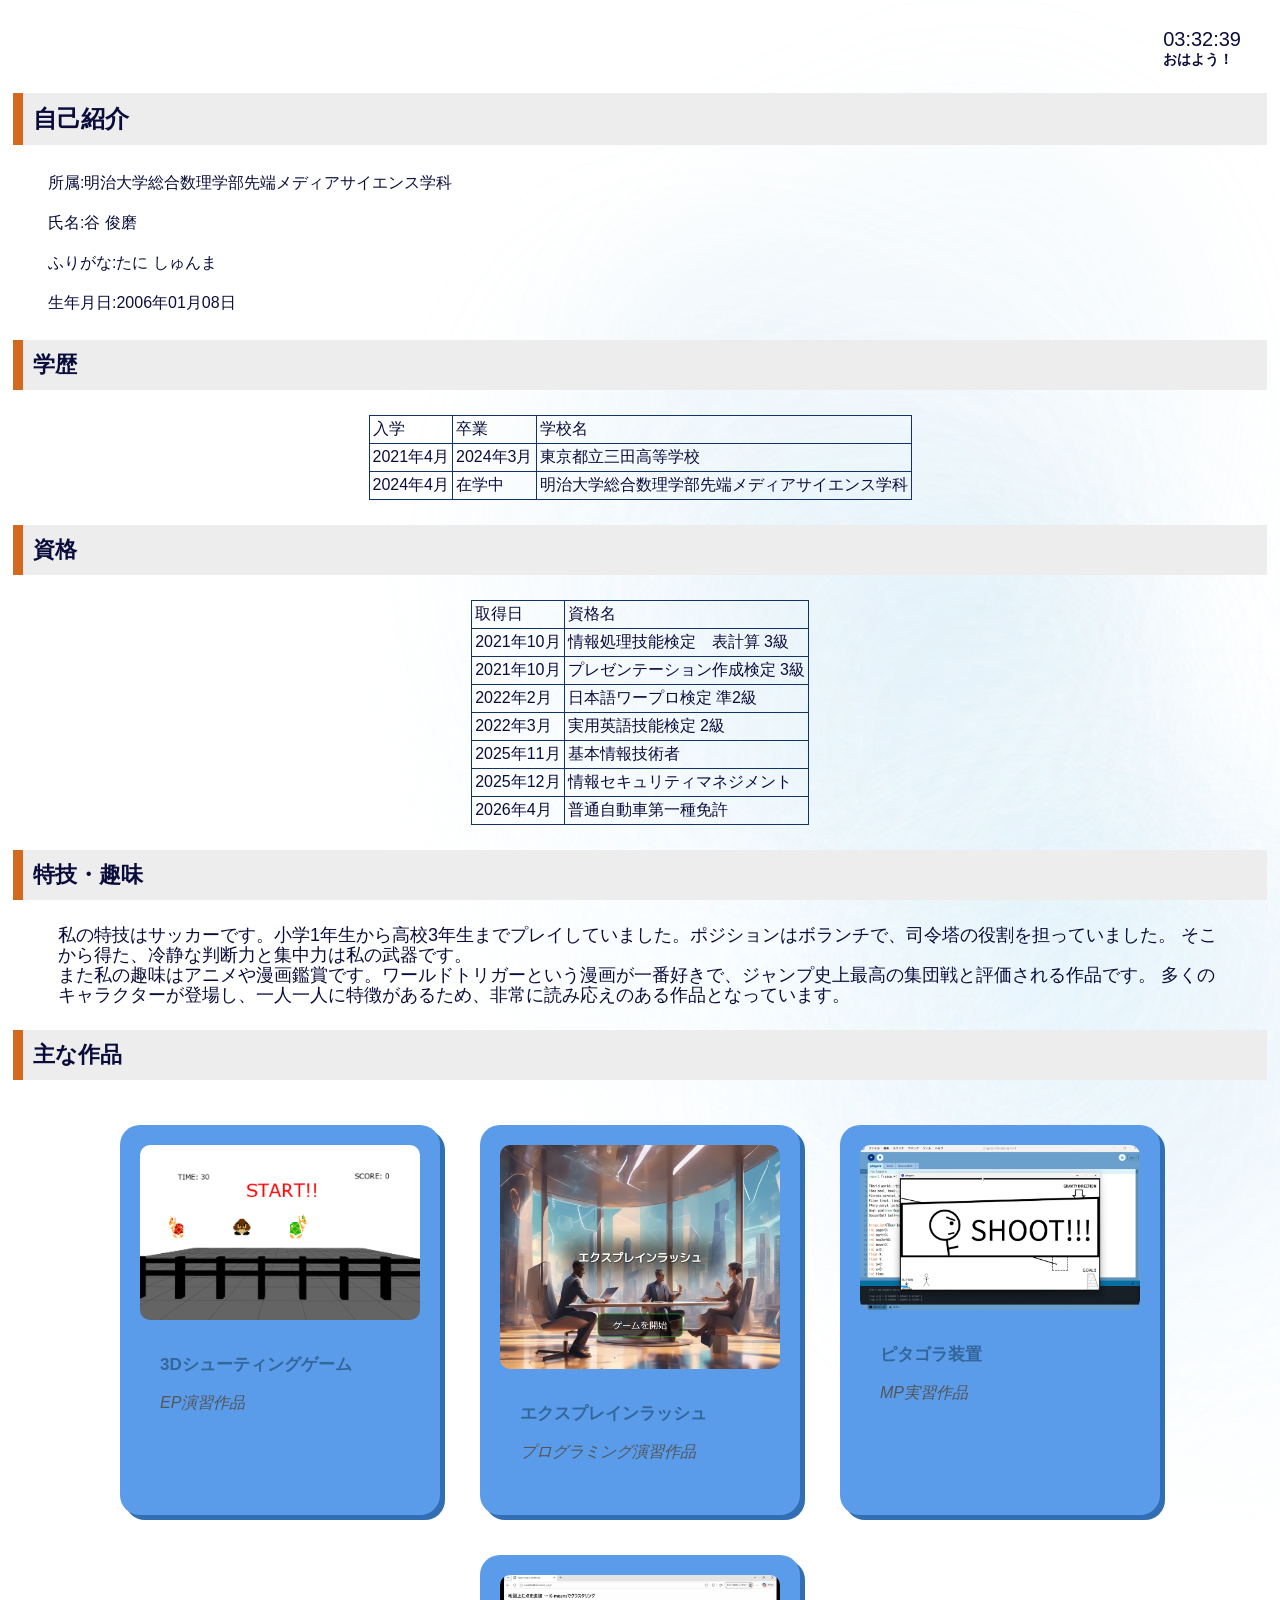
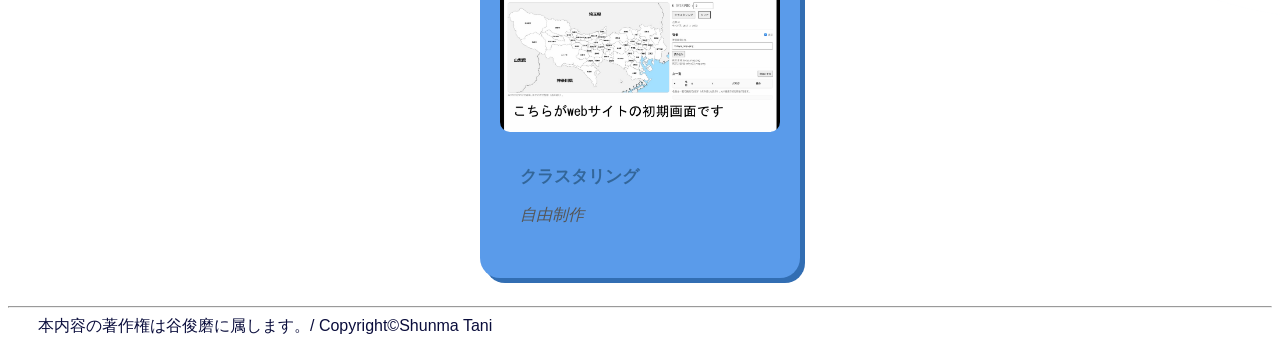
==== commit d31206fc: "Add files via upload" ====
--- a/index.html
+++ b/index.html
@@ -5,7 +5,7 @@
     <meta charset="UTF-8">
     <meta name="viewport" content="width=device-width, initial-scale=1.0">
     <title>自己紹介</title>
-    <link rel="stylesheet" href="style.css">
+    <link rel="stylesheet" href="index.css">
 </head>
 
 <body>
--- a/index.css
+++ b/index.css
@@ -0,0 +1,300 @@
+@charset "UTF-8";
+
+body{
+    font-family:sans-serif;
+    color:rgb(10,13,60);
+    background-color:#fff;
+    position:relative;
+    min-height:100vh;
+}
+
+/* ===== 見出し ===== */
+
+h1.main,
+h2.main{
+    background:#EDEDED;
+    border-left:10px solid chocolate;
+    padding:10px;
+    margin:25px 5px;
+}
+
+h1.main{
+    font-size:24px;
+}
+
+h2{
+    font-size:22px;
+}
+
+/* ===== 本文 ===== */
+
+p.main{
+    font-size:18px;
+    line-height:20px;
+    padding:0 50px;
+}
+
+footer{
+    padding:0 30px;
+}
+
+/* ===== リスト ===== */
+
+ul{
+    list-style-position:inside;
+    padding-left:40px;
+    line-height:25px;
+}
+
+ul li{
+    display:flex;
+    align-items:center;
+    margin-bottom:15px;
+}
+
+/* ===== テーブル ===== */
+
+table{
+    border-collapse:collapse;
+    margin:auto;
+}
+
+td{
+    border:1px solid #113366;
+    padding:3px;
+}
+
+/* ===== 作品カード ===== */
+
+.works-container{
+    display:flex;
+    flex-wrap:wrap;
+    justify-content:center;
+    gap:40px;
+    padding:20px;
+}
+
+.work-card{
+    width:280px;
+    padding:20px;
+    display:block;
+    text-decoration:none;
+
+    background:#5a9bea;
+    border-radius:20px;
+    overflow:hidden;
+
+    color:#fff;
+
+    box-shadow:5px 5px 0 #326eb3;
+    transition:.3s;
+}
+
+.work-card:hover{
+    transform:translateY(-5px);
+    box-shadow:10px 10px 0 #2d629c;
+}
+
+.work-card img{
+    width:100%;
+    border-radius:10px;
+    display:block;
+    margin:auto;
+    transition:.4s;
+}
+
+.work-card:hover img{
+    transform:scale(1.08);
+}
+
+.work-info{
+    padding:16px 20px;
+}
+
+.work-info h3{
+    font-size:17px;
+    color:#336699;
+}
+
+.work-info p{
+    font-size:16px;
+    color:#555;
+    font-style:italic;
+}
+
+/* ===== イントロ ===== */
+
+#intro-section{
+    position:relative;
+    width:100%;
+    height:100vh;
+
+    display:flex;
+    justify-content:center;
+    align-items:center;
+    flex-direction:column;
+
+    background:white;
+    text-align:center;
+    z-index:100;
+}
+
+.intro-content{
+    display:flex;
+    gap:30px;
+    align-items:center;
+    flex-wrap:wrap;
+
+    animation:fadeIn 2s;
+}
+
+.intro-left{
+    font-size:54px;
+    font-weight:700;
+}
+
+.intro-slash{
+    font-size:52px;
+    color:#888;
+}
+
+.intro-right{
+    font-size:54px;
+}
+
+.scroll-hint{
+    position:absolute;
+    bottom:30px;
+    left:50%;
+    transform:translateX(-50%);
+    animation:fadeMove 2s infinite;
+}
+
+/* ===== メイン ===== */
+
+#main-content{
+    position:relative;
+    min-height:101vh;
+    padding-top:60px;
+    z-index:20;
+}
+
+/* ===== 背景 ===== */
+
+#geometric-bg{
+    position:absolute;
+    inset:0;
+    z-index:0;
+}
+
+#main-geometric-bg{
+    position:fixed;
+    inset:0;
+    z-index:-1;
+    pointer-events:none;
+}
+
+/* ===== 時計 ===== */
+
+#clock-container{
+    position:fixed;
+    top:20px;
+    right:25px;
+
+    background:rgba(255,255,255,.7);
+
+    padding:8px 14px;
+    border-radius:8px;
+
+    z-index:999;
+}
+
+#clock{
+    font-size:20px;
+}
+
+#greeting{
+    font-size:14px;
+    font-weight:bold;
+}
+
+/* ===== ボタン ===== */
+
+.button-link{
+    display:inline-block;
+    position:relative;
+
+    padding:18px 28px;
+
+    background:#4a90e2;
+    color:white;
+
+    text-decoration:none;
+    border-radius:12px;
+
+    box-shadow:0 6px 0 #2c6cb0;
+}
+
+.button-link:hover{
+    background:#5aa3f2;
+}
+
+.button-link.pressed{
+    transform:translateY(4px);
+    box-shadow:0 2px 0 #2c6cb0;
+}
+
+/* 波紋 */
+
+.ripple{
+    position:absolute;
+    border-radius:50%;
+    background:rgba(255,255,255,.7);
+
+    transform:scale(0);
+    animation:rippleEffect .6s linear;
+}
+
+/* アニメーション */
+
+@keyframes rippleEffect{
+    to{
+        transform:scale(4);
+        opacity:0;
+    }
+}
+
+@keyframes fadeIn{
+    from{
+        opacity:0;
+        transform:translateY(10px);
+    }
+    to{
+        opacity:1;
+        transform:none;
+    }
+}
+
+@keyframes fadeMove{
+    0%,100%{
+        opacity:.7;
+        transform:translateY(0);
+    }
+    50%{
+        opacity:1;
+        transform:translateY(8px);
+    }
+}
+
+@media (max-width:768px){
+
+.intro-left,
+.intro-right{
+    font-size:38px;
+}
+
+.intro-slash{
+    font-size:36px;
+}
+
+}
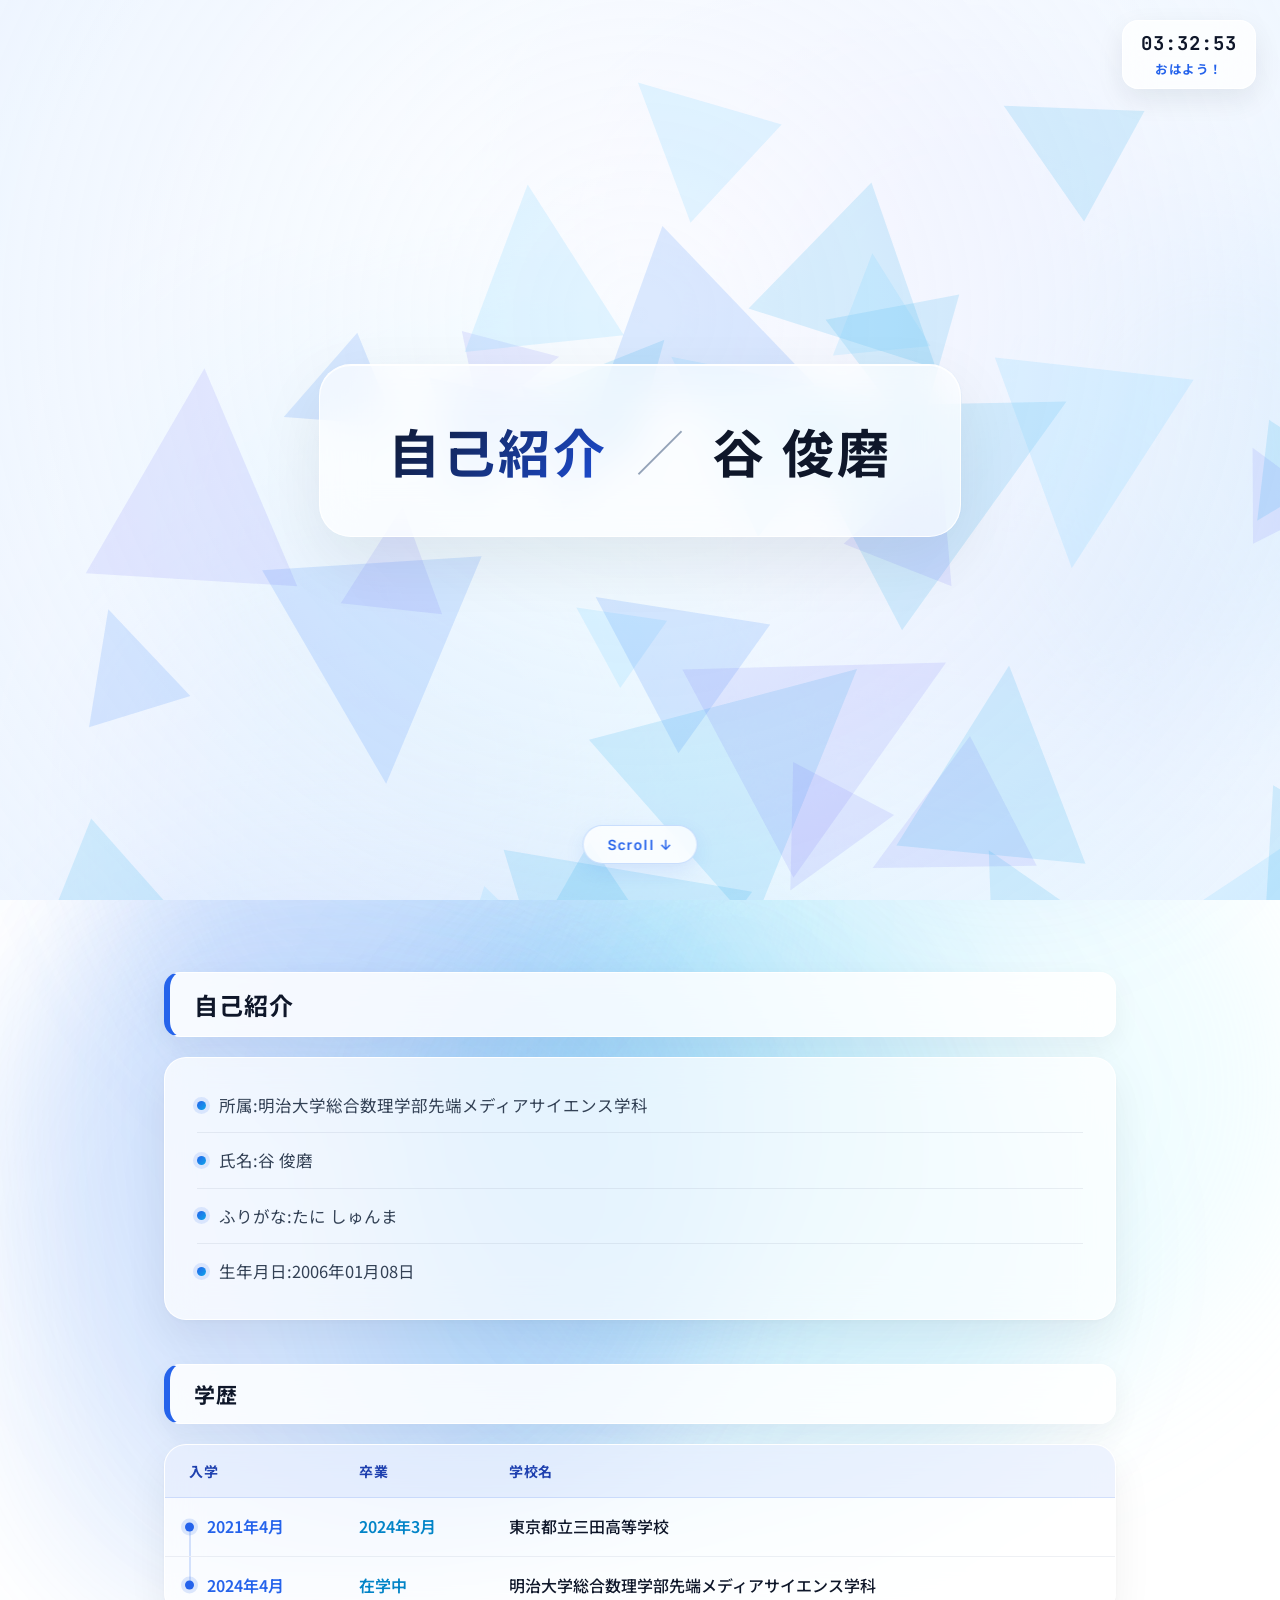
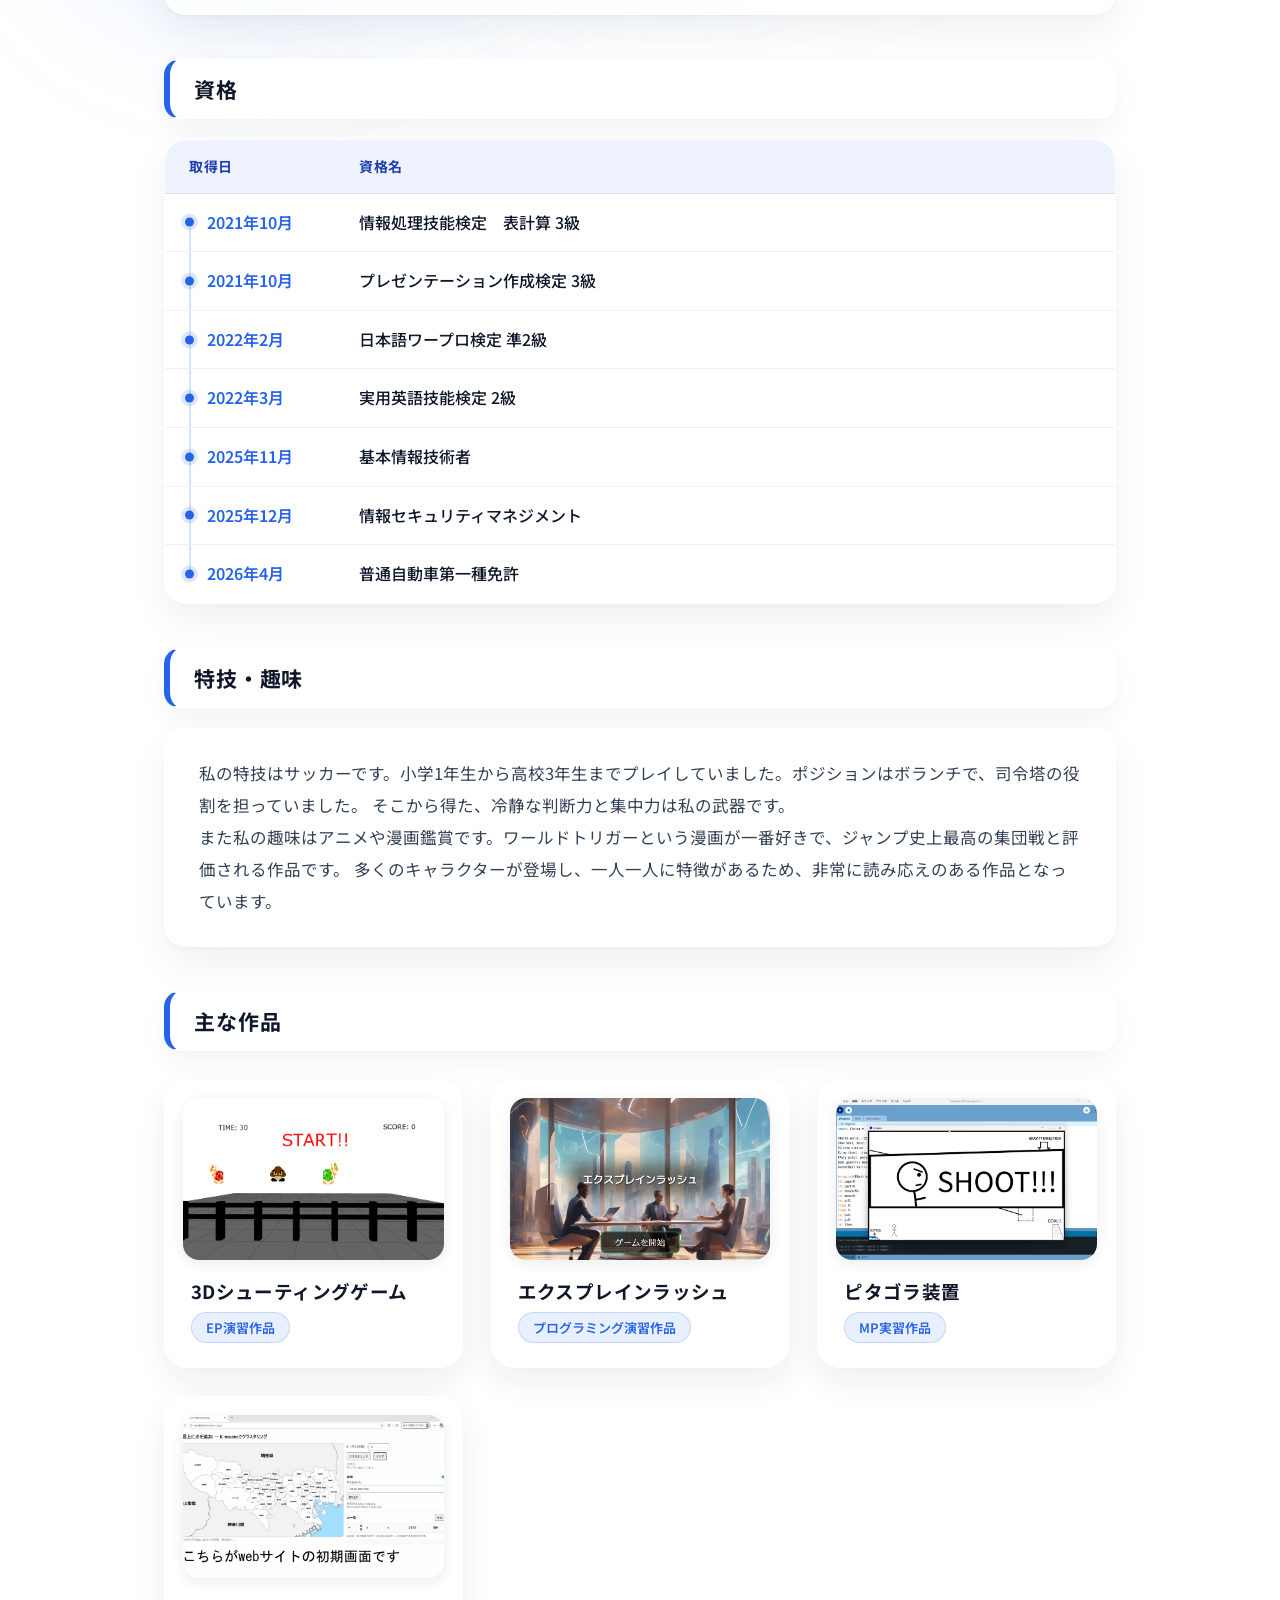
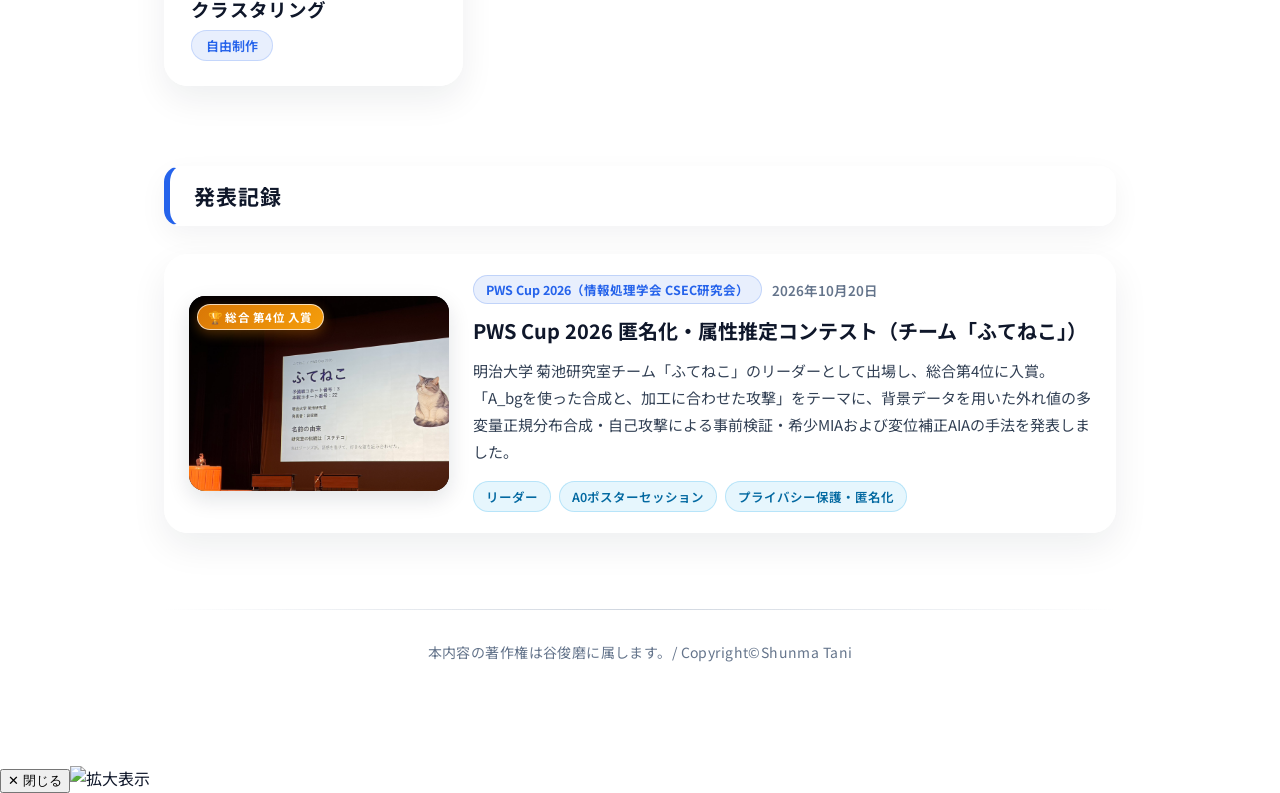
==== commit 77a9d454: "Add files via upload" ====
--- a/index.html
+++ b/index.html
@@ -1,127 +1,155 @@
-<!DOCTYPE html>
-<html lang="jp">
-
-<head>
-    <meta charset="UTF-8">
-    <meta name="viewport" content="width=device-width, initial-scale=1.0">
-    <title>自己紹介</title>
-    <link rel="stylesheet" href="index.css">
-</head>
-
-<body>
-    <div id="intro-section">
-    <div class="intro-content">
-        <h1 class="intro-left">自己紹介</h1>
-        <span class="intro-slash">／</span>
-        <h1 class="intro-right">谷 俊磨</h1>
-    </div>
-        <p class="scroll-hint">Scroll ↓</p>
-    </div>
-    
-    <div id="main-content">
-    <h1 class="main">自己紹介</h1>
-    <ul>
-        <li>所属:明治大学総合数理学部先端メディアサイエンス学科</li>
-        <li>氏名:谷 俊磨</li>
-        <li>ふりがな:たに しゅんま</li>
-        <li>生年月日:2006年01月08日</li>
-    </ul>
-    <h2 class="main">学歴</h2>
-    <table>
-        <tr>
-            <td>入学</td>
-            <td>卒業</td>
-            <td>学校名</td>
-        </tr>
-        <tr>
-            <td>2021年4月</td>
-            <td>2024年3月</td>
-            <td>東京都立三田高等学校</td>
-        </tr>
-        <tr>
-            <td>2024年4月</td>
-            <td>在学中</td>
-            <td>明治大学総合数理学部先端メディアサイエンス学科</td>
-        </tr>
-    </table>
-    <h2 class="main">資格</h2>
-    <table>
-        <tr>
-            <td>取得日</td>
-            <td>資格名</td>
-        </tr>
-        <tr>
-            <td>2021年10月</td>
-            <td>情報処理技能検定　表計算 3級</td>
-        </tr>
-        <tr>
-            <td>2021年10月</td>
-            <td>プレゼンテーション作成検定 3級</td>
-        </tr>
-        <tr>
-            <td>2022年2月</td>
-            <td>日本語ワープロ検定 準2級</td>
-        </tr>
-        <tr>
-            <td>2022年3月</td>
-            <td>実用英語技能検定 2級</td>
-        </tr>
-        <tr>
-            <td>2025年11月</td>
-            <td>基本情報技術者</td>
-        </tr>
-        <tr>
-            <td>2025年12月</td>
-            <td>情報セキュリティマネジメント</td>
-        </tr>
-        <tr>
-            <td>2026年4月</td>
-            <td>普通自動車第一種免許</td>
-        </tr>
-    </table>
-    <h2 class="main">特技・趣味</h2>
-    <p class="main">
-        私の特技はサッカーです。小学1年生から高校3年生までプレイしていました。ポジションはボランチで、司令塔の役割を担っていました。
-        そこから得た、冷静な判断力と集中力は私の武器です。<br>
-        また私の趣味はアニメや漫画鑑賞です。ワールドトリガーという漫画が一番好きで、ジャンプ史上最高の集団戦と評価される作品です。
-        多くのキャラクターが登場し、一人一人に特徴があるため、非常に読み応えのある作品となっています。
-    </p>
-    <h2 class="main">主な作品</h2>
-        <div class="works-container">
-            <a href="work1.html" class="work-card">
-                  <img src="Mario-1.png" alt="マリオの敵キャラを使った3Dシューティングゲーム">
-                  <div class="work-info">
-                        <h3>3Dシューティングゲーム</h3>
-                        <p>EP演習作品</p>
-                      </div>
-                </a>
-            <a href="work2.html" class="work-card">
-                  <img src="ER-1.png" alt="エクスプレインラッシュ">
-                  <div class="work-info">
-                        <h3>エクスプレインラッシュ</h3>
-                        <p>プログラミング演習作品</p>
-                      </div>
-                </a>
-            <a href="work3.html" class="work-card">
-                  <img src="pita.png" alt="ピタゴラ装置">
-                  <div class="work-info">
-                        <h3>ピタゴラ装置</h3>
-                        <p>MP実習作品</p>
-                      </div>
-                </a>
-            <a href="work4.html" class="work-card">
-                  <img src="clustering.png" alt="クラスタリング">
-                  <div class="work-info">
-                        <h3>クラスタリング</h3>
-                        <p>自由制作</p>
-                      </div>
-                </a>
-          </div>
-     
-    <hr>
-    <footer>本内容の著作権は谷俊磨に属します。/ Copyright&copy;Shunma Tani</footer>
-    </div>
-</body>
-
-</html>
+<!DOCTYPE html>
+<html lang="jp">
+
+<head>
+    <meta charset="UTF-8">
+    <meta name="viewport" content="width=device-width, initial-scale=1.0">
+    <title>自己紹介</title>
+        <link rel="preconnect" href="https://fonts.googleapis.com">
+    <link rel="preconnect" href="https://fonts.gstatic.com" crossorigin>
+    <link href="https://fonts.googleapis.com/css2?family=Inter:wght@400;600;700&family=JetBrains+Mono:wght@500;700&family=Noto+Sans+JP:wght@400;500;700&display=swap" rel="stylesheet">
+    <link rel="stylesheet" href="index.css">
+</head>
+
+<body>
+    <div id="intro-section">
+    <div class="intro-content">
+        <h1 class="intro-left">自己紹介</h1>
+        <span class="intro-slash">／</span>
+        <h1 class="intro-right">谷 俊磨</h1>
+    </div>
+        <p class="scroll-hint">Scroll ↓</p>
+    </div>
+    
+    <div id="main-content">
+    <h1 class="main">自己紹介</h1>
+    <ul>
+        <li>所属:明治大学総合数理学部先端メディアサイエンス学科</li>
+        <li>氏名:谷 俊磨</li>
+        <li>ふりがな:たに しゅんま</li>
+        <li>生年月日:2006年01月08日</li>
+    </ul>
+    <h2 class="main">学歴</h2>
+    <table>
+        <tr>
+            <td>入学</td>
+            <td>卒業</td>
+            <td>学校名</td>
+        </tr>
+        <tr>
+            <td>2021年4月</td>
+            <td>2024年3月</td>
+            <td>東京都立三田高等学校</td>
+        </tr>
+        <tr>
+            <td>2024年4月</td>
+            <td>在学中</td>
+            <td>明治大学総合数理学部先端メディアサイエンス学科</td>
+        </tr>
+    </table>
+    <h2 class="main">資格</h2>
+    <table>
+        <tr>
+            <td>取得日</td>
+            <td>資格名</td>
+        </tr>
+        <tr>
+            <td>2021年10月</td>
+            <td>情報処理技能検定　表計算 3級</td>
+        </tr>
+        <tr>
+            <td>2021年10月</td>
+            <td>プレゼンテーション作成検定 3級</td>
+        </tr>
+        <tr>
+            <td>2022年2月</td>
+            <td>日本語ワープロ検定 準2級</td>
+        </tr>
+        <tr>
+            <td>2022年3月</td>
+            <td>実用英語技能検定 2級</td>
+        </tr>
+        <tr>
+            <td>2025年11月</td>
+            <td>基本情報技術者</td>
+        </tr>
+        <tr>
+            <td>2025年12月</td>
+            <td>情報セキュリティマネジメント</td>
+        </tr>
+        <tr>
+            <td>2026年4月</td>
+            <td>普通自動車第一種免許</td>
+        </tr>
+    </table>
+    <h2 class="main">特技・趣味</h2>
+    <p class="main">
+        私の特技はサッカーです。小学1年生から高校3年生までプレイしていました。ポジションはボランチで、司令塔の役割を担っていました。
+        そこから得た、冷静な判断力と集中力は私の武器です。<br>
+        また私の趣味はアニメや漫画鑑賞です。ワールドトリガーという漫画が一番好きで、ジャンプ史上最高の集団戦と評価される作品です。
+        多くのキャラクターが登場し、一人一人に特徴があるため、非常に読み応えのある作品となっています。
+    </p>
+    <h2 class="main">主な作品</h2>
+        <div class="works-container">
+            <a href="work1.html" class="work-card">
+                  <img src="Mario-1.png" alt="マリオの敵キャラを使った3Dシューティングゲーム">
+                  <div class="work-info">
+                        <h3>3Dシューティングゲーム</h3>
+                        <p>EP演習作品</p>
+                      </div>
+                </a>
+            <a href="work2.html" class="work-card">
+                  <img src="ER-1.png" alt="エクスプレインラッシュ">
+                  <div class="work-info">
+                        <h3>エクスプレインラッシュ</h3>
+                        <p>プログラミング演習作品</p>
+                      </div>
+                </a>
+            <a href="work3.html" class="work-card">
+                  <img src="pita.png" alt="ピタゴラ装置">
+                  <div class="work-info">
+                        <h3>ピタゴラ装置</h3>
+                        <p>MP実習作品</p>
+                      </div>
+                </a>
+            <a href="work4.html" class="work-card">
+                  <img src="clustering.png" alt="クラスタリング">
+                  <div class="work-info">
+                        <h3>クラスタリング</h3>
+                        <p>自由制作</p>
+                      </div>
+                </a>
+          </div>
+     
+    <h2 class="main">発表記録</h2>
+        <div class="presentations-container">
+            <a href="pws2026.html" class="presentation-card">
+                <div class="presentation-media">
+                    <img src="pws_stage.jpg" alt="PWS Cup 2026 5分間プレゼンテーション登壇（谷 俊磨）">
+                    <span class="award-badge">🏆 総合 第4位 入賞</span>
+                </div>
+                <div class="presentation-info">
+                    <div class="presentation-meta">
+                        <span class="meta-tag">PWS Cup 2026（情報処理学会 CSEC研究会）</span>
+                        <span class="meta-date">2026年10月20日</span>
+                    </div>
+                    <h3>PWS Cup 2026 匿名化・属性推定コンテスト（チーム「ふてねこ」）</h3>
+                    <p class="presentation-desc">
+                        明治大学 菊池研究室チーム「ふてねこ」のリーダーとして出場し、総合第4位に入賞。「A_bgを使った合成と、加工に合わせた攻撃」をテーマに、背景データを用いた外れ値の多変量正規分布合成・自己攻撃による事前検証・希少MIAおよび変位補正AIAの手法を発表しました。
+                    </p>
+                    <div class="presentation-tags">
+                        <span>リーダー</span>
+                        <span>A0ポスターセッション</span>
+                        <span>プライバシー保護・匿名化</span>
+                    </div>
+                </div>
+            </a>
+        </div>
+
+    <hr>
+    <footer>本内容の著作権は谷俊磨に属します。/ Copyright&copy;Shunma Tani</footer>
+    </div>
+</body>
+
+</html>
 <script src="id.js"></script>
--- a/index.css
+++ b/index.css
@@ -1,300 +1,744 @@
-@charset "UTF-8";
-
-body{
-    font-family:sans-serif;
-    color:rgb(10,13,60);
-    background-color:#fff;
-    position:relative;
-    min-height:100vh;
-}
-
-/* ===== 見出し ===== */
-
-h1.main,
-h2.main{
-    background:#EDEDED;
-    border-left:10px solid chocolate;
-    padding:10px;
-    margin:25px 5px;
-}
-
-h1.main{
-    font-size:24px;
-}
-
-h2{
-    font-size:22px;
-}
-
-/* ===== 本文 ===== */
-
-p.main{
-    font-size:18px;
-    line-height:20px;
-    padding:0 50px;
-}
-
-footer{
-    padding:0 30px;
-}
-
-/* ===== リスト ===== */
-
-ul{
-    list-style-position:inside;
-    padding-left:40px;
-    line-height:25px;
-}
-
-ul li{
-    display:flex;
-    align-items:center;
-    margin-bottom:15px;
-}
-
-/* ===== テーブル ===== */
-
-table{
-    border-collapse:collapse;
-    margin:auto;
-}
-
-td{
-    border:1px solid #113366;
-    padding:3px;
-}
-
-/* ===== 作品カード ===== */
-
-.works-container{
-    display:flex;
-    flex-wrap:wrap;
-    justify-content:center;
-    gap:40px;
-    padding:20px;
-}
-
-.work-card{
-    width:280px;
-    padding:20px;
-    display:block;
-    text-decoration:none;
-
-    background:#5a9bea;
-    border-radius:20px;
-    overflow:hidden;
-
-    color:#fff;
-
-    box-shadow:5px 5px 0 #326eb3;
-    transition:.3s;
-}
-
-.work-card:hover{
-    transform:translateY(-5px);
-    box-shadow:10px 10px 0 #2d629c;
-}
-
-.work-card img{
-    width:100%;
-    border-radius:10px;
-    display:block;
-    margin:auto;
-    transition:.4s;
-}
-
-.work-card:hover img{
-    transform:scale(1.08);
-}
-
-.work-info{
-    padding:16px 20px;
-}
-
-.work-info h3{
-    font-size:17px;
-    color:#336699;
-}
-
-.work-info p{
-    font-size:16px;
-    color:#555;
-    font-style:italic;
-}
-
-/* ===== イントロ ===== */
-
-#intro-section{
-    position:relative;
-    width:100%;
-    height:100vh;
-
-    display:flex;
-    justify-content:center;
-    align-items:center;
-    flex-direction:column;
-
-    background:white;
-    text-align:center;
-    z-index:100;
-}
-
-.intro-content{
-    display:flex;
-    gap:30px;
-    align-items:center;
-    flex-wrap:wrap;
-
-    animation:fadeIn 2s;
-}
-
-.intro-left{
-    font-size:54px;
-    font-weight:700;
-}
-
-.intro-slash{
-    font-size:52px;
-    color:#888;
-}
-
-.intro-right{
-    font-size:54px;
-}
-
-.scroll-hint{
-    position:absolute;
-    bottom:30px;
-    left:50%;
-    transform:translateX(-50%);
-    animation:fadeMove 2s infinite;
-}
-
-/* ===== メイン ===== */
-
-#main-content{
-    position:relative;
-    min-height:101vh;
-    padding-top:60px;
-    z-index:20;
-}
-
-/* ===== 背景 ===== */
-
-#geometric-bg{
-    position:absolute;
-    inset:0;
-    z-index:0;
-}
-
-#main-geometric-bg{
-    position:fixed;
-    inset:0;
-    z-index:-1;
-    pointer-events:none;
-}
-
-/* ===== 時計 ===== */
-
-#clock-container{
-    position:fixed;
-    top:20px;
-    right:25px;
-
-    background:rgba(255,255,255,.7);
-
-    padding:8px 14px;
-    border-radius:8px;
-
-    z-index:999;
-}
-
-#clock{
-    font-size:20px;
-}
-
-#greeting{
-    font-size:14px;
-    font-weight:bold;
-}
-
-/* ===== ボタン ===== */
-
-.button-link{
-    display:inline-block;
-    position:relative;
-
-    padding:18px 28px;
-
-    background:#4a90e2;
-    color:white;
-
-    text-decoration:none;
-    border-radius:12px;
-
-    box-shadow:0 6px 0 #2c6cb0;
-}
-
-.button-link:hover{
-    background:#5aa3f2;
-}
-
-.button-link.pressed{
-    transform:translateY(4px);
-    box-shadow:0 2px 0 #2c6cb0;
-}
-
-/* 波紋 */
-
-.ripple{
-    position:absolute;
-    border-radius:50%;
-    background:rgba(255,255,255,.7);
-
-    transform:scale(0);
-    animation:rippleEffect .6s linear;
-}
-
-/* アニメーション */
-
-@keyframes rippleEffect{
-    to{
-        transform:scale(4);
-        opacity:0;
-    }
-}
-
-@keyframes fadeIn{
-    from{
-        opacity:0;
-        transform:translateY(10px);
-    }
-    to{
-        opacity:1;
-        transform:none;
-    }
-}
-
-@keyframes fadeMove{
-    0%,100%{
-        opacity:.7;
-        transform:translateY(0);
-    }
-    50%{
-        opacity:1;
-        transform:translateY(8px);
-    }
-}
-
-@media (max-width:768px){
-
-.intro-left,
-.intro-right{
-    font-size:38px;
-}
-
-.intro-slash{
-    font-size:36px;
-}
-
-}+@charset "UTF-8";
+
+:root {
+    --bg-gradient: linear-gradient(135deg, #eaf2ff 0%, #f4f8ff 45%, #eef6ff 100%);
+    --glass-bg: rgba(255, 255, 255, 0.72);
+    --glass-bg-strong: rgba(255, 255, 255, 0.84);
+    --glass-border: rgba(255, 255, 255, 0.92);
+    --glass-shadow: 0 16px 40px rgba(15, 23, 42, 0.06), 0 2px 6px rgba(15, 23, 42, 0.03);
+    --primary: #2563eb;
+    --primary-light: #3b82f6;
+    --primary-soft: rgba(37, 99, 235, 0.1);
+    --accent-warm: #d97706;
+    --text-main: #0f172a;
+    --text-sub: #334155;
+    --text-muted: #64748b;
+}
+
+* {
+    box-sizing: border-box;
+}
+
+html {
+    scroll-behavior: smooth;
+}
+
+body {
+    margin: 0;
+    font-family: 'Noto Sans JP', 'Inter', sans-serif;
+    color: var(--text-main);
+    background: var(--bg-gradient);
+    background-attachment: fixed;
+    position: relative;
+    min-height: 100vh;
+    overflow-x: hidden;
+    -webkit-font-smoothing: antialiased;
+}
+
+/* ===== イントロ ===== */
+
+#intro-section {
+    position: relative;
+    width: 100%;
+    height: 100vh;
+    display: flex;
+    justify-content: center;
+    align-items: center;
+    flex-direction: column;
+    background: radial-gradient(circle at 50% 35%, rgba(255, 255, 255, 0.85) 0%, rgba(235, 244, 255, 0.65) 100%);
+    text-align: center;
+    z-index: 30;
+    overflow: hidden;
+    transition: opacity 0.6s ease, transform 0.6s ease;
+}
+
+.intro-content {
+    position: relative;
+    z-index: 10;
+    display: flex;
+    gap: 28px;
+    align-items: center;
+    justify-content: center;
+    flex-wrap: wrap;
+    padding: 48px 68px;
+    background: rgba(255, 255, 255, 0.66);
+    backdrop-filter: blur(22px);
+    -webkit-backdrop-filter: blur(22px);
+    border: 1px solid rgba(255, 255, 255, 0.92);
+    border-radius: 32px;
+    box-shadow: 0 24px 64px rgba(15, 23, 42, 0.08), inset 0 1px 0 rgba(255, 255, 255, 0.95);
+    animation: fadeIn 1.2s cubic-bezier(0.22, 1, 0.36, 1);
+}
+
+.intro-left {
+    margin: 0;
+    font-size: 52px;
+    font-weight: 700;
+    letter-spacing: 0.06em;
+    background: linear-gradient(135deg, #0f172a 0%, #1d4ed8 100%);
+    -webkit-background-clip: text;
+    -webkit-text-fill-color: transparent;
+}
+
+.intro-slash {
+    font-size: 48px;
+    font-weight: 300;
+    color: #94a3b8;
+}
+
+.intro-right {
+    margin: 0;
+    font-size: 52px;
+    font-weight: 700;
+    letter-spacing: 0.06em;
+    color: #0f172a;
+}
+
+.scroll-hint {
+    position: absolute;
+    bottom: 36px;
+    left: 50%;
+    transform: translateX(-50%);
+    margin: 0;
+    padding: 10px 24px;
+    font-family: 'Inter', sans-serif;
+    font-size: 14px;
+    font-weight: 600;
+    letter-spacing: 0.08em;
+    color: var(--primary);
+    background: rgba(255, 255, 255, 0.78);
+    backdrop-filter: blur(12px);
+    -webkit-backdrop-filter: blur(12px);
+    border: 1px solid rgba(59, 130, 246, 0.25);
+    border-radius: 999px;
+    box-shadow: 0 8px 20px rgba(37, 99, 235, 0.1);
+    cursor: pointer;
+    z-index: 10;
+    animation: fadeMove 2.2s ease-in-out infinite;
+    transition: background 0.25s ease, box-shadow 0.25s ease;
+}
+
+.scroll-hint:hover {
+    background: rgba(255, 255, 255, 0.95);
+    box-shadow: 0 10px 26px rgba(37, 99, 235, 0.18);
+}
+
+/* ===== メイン ===== */
+
+#main-content {
+    position: relative;
+    max-width: 1000px;
+    margin: 0 auto;
+    min-height: 100vh;
+    padding: 56px 24px 80px;
+    z-index: 20;
+    transition: opacity 0.7s ease, transform 0.7s cubic-bezier(0.22, 1, 0.36, 1);
+}
+
+/* ===== 見出し ===== */
+
+h1.main,
+h2.main {
+    position: relative;
+    background: var(--glass-bg-strong);
+    backdrop-filter: blur(16px);
+    -webkit-backdrop-filter: blur(16px);
+    border: 1px solid var(--glass-border);
+    border-left: 6px solid var(--primary);
+    border-radius: 16px;
+    padding: 14px 24px;
+    margin: 44px 0 20px;
+    color: var(--text-main);
+    font-weight: 700;
+    letter-spacing: 0.04em;
+    box-shadow: 0 10px 28px rgba(15, 23, 42, 0.05);
+}
+
+h1.main {
+    font-size: 24px;
+    margin-top: 16px;
+}
+
+h2.main {
+    font-size: 21px;
+}
+
+/* ===== リスト（基本プロフィール） ===== */
+
+ul {
+    list-style: none;
+    margin: 0 0 32px;
+    padding: 20px 32px;
+    background: var(--glass-bg);
+    backdrop-filter: blur(18px);
+    -webkit-backdrop-filter: blur(18px);
+    border: 1px solid var(--glass-border);
+    border-radius: 22px;
+    box-shadow: var(--glass-shadow);
+}
+
+ul li {
+    position: relative;
+    display: flex;
+    align-items: center;
+    padding: 14px 0 14px 22px;
+    margin: 0;
+    font-size: 16.5px;
+    line-height: 1.6;
+    color: var(--text-sub);
+    border-bottom: 1px solid rgba(148, 163, 184, 0.18);
+}
+
+ul li:last-child {
+    border-bottom: none;
+}
+
+ul li::before {
+    content: "";
+    position: absolute;
+    left: 0;
+    width: 9px;
+    height: 9px;
+    border-radius: 50%;
+    background: linear-gradient(135deg, #2563eb, #0ea5e9);
+    box-shadow: 0 0 0 4px rgba(37, 99, 235, 0.12);
+}
+
+/* ===== テーブル（学歴・資格：縦型タイムライン風グラスカード） ===== */
+
+table {
+    width: 100%;
+    border-collapse: separate;
+    border-spacing: 0;
+    margin: 0 0 32px;
+    background: var(--glass-bg);
+    backdrop-filter: blur(18px);
+    -webkit-backdrop-filter: blur(18px);
+    border: 1px solid var(--glass-border);
+    border-radius: 22px;
+    box-shadow: var(--glass-shadow);
+    overflow: hidden;
+}
+
+table tr:first-child td {
+    background: rgba(37, 99, 235, 0.08);
+    color: #1e40af;
+    font-weight: 700;
+    font-size: 14px;
+    letter-spacing: 0.05em;
+    padding: 15px 24px;
+    border-bottom: 1px solid rgba(37, 99, 235, 0.14);
+}
+
+table tr:not(:first-child) {
+    transition: background-color 0.2s ease;
+}
+
+table tr:not(:first-child):hover {
+    background-color: rgba(255, 255, 255, 0.55);
+}
+
+td {
+    border: none;
+    border-bottom: 1px solid rgba(148, 163, 184, 0.16);
+    padding: 16px 24px;
+    font-size: 16px;
+    line-height: 1.6;
+    color: var(--text-sub);
+    position: relative;
+}
+
+table tr:last-child td {
+    border-bottom: none;
+}
+
+/* タイムラインドット演出（データ行の1列目） */
+table tr:not(:first-child) td:first-child {
+    padding-left: 42px;
+    font-weight: 600;
+    color: var(--primary);
+    white-space: nowrap;
+    width: 170px;
+}
+
+table tr:not(:first-child) td:first-child::before {
+    content: "";
+    position: absolute;
+    left: 20px;
+    top: 50%;
+    transform: translateY(-50%);
+    width: 9px;
+    height: 9px;
+    border-radius: 50%;
+    background: var(--primary);
+    box-shadow: 0 0 0 4px rgba(37, 99, 235, 0.15);
+    z-index: 2;
+}
+
+table tr:not(:first-child) td:first-child::after {
+    content: "";
+    position: absolute;
+    left: 23.5px;
+    top: 0;
+    bottom: 0;
+    width: 2px;
+    background: rgba(37, 99, 235, 0.18);
+    z-index: 1;
+}
+
+table tr:nth-child(2) td:first-child::after {
+    top: 50%;
+}
+
+table tr:last-child td:first-child::after {
+    bottom: 50%;
+}
+
+/* 3列テーブル（学歴）の2列目 */
+table tr:not(:first-child) td:nth-child(2):not(:last-child) {
+    font-weight: 600;
+    color: #0284c7;
+    white-space: nowrap;
+    width: 150px;
+}
+
+/* 最終列（学校名・資格名） */
+table tr:not(:first-child) td:last-child {
+    font-weight: 500;
+    color: var(--text-main);
+}
+
+/* ===== 本文（特技・趣味） ===== */
+
+p.main {
+    margin: 0 0 32px;
+    padding: 28px 34px;
+    font-size: 16.5px;
+    line-height: 1.95;
+    color: var(--text-sub);
+    background: var(--glass-bg);
+    backdrop-filter: blur(18px);
+    -webkit-backdrop-filter: blur(18px);
+    border: 1px solid var(--glass-border);
+    border-radius: 22px;
+    box-shadow: var(--glass-shadow);
+}
+
+/* ===== 作品カード ===== */
+
+.works-container {
+    display: grid;
+    grid-template-columns: repeat(auto-fit, minmax(290px, 1fr));
+    gap: 28px;
+    padding: 8px 0 36px;
+}
+
+.work-card {
+    width: 100%;
+    padding: 18px;
+    display: flex;
+    flex-direction: column;
+    text-decoration: none;
+    background: var(--glass-bg-strong);
+    backdrop-filter: blur(20px);
+    -webkit-backdrop-filter: blur(20px);
+    border: 1px solid var(--glass-border);
+    border-radius: 24px;
+    overflow: hidden;
+    color: var(--text-main);
+    box-shadow: 0 14px 34px rgba(15, 23, 42, 0.07);
+    transition: transform 0.35s cubic-bezier(0.22, 1, 0.36, 1), box-shadow 0.35s ease, border-color 0.35s ease;
+}
+
+.work-card:hover {
+    transform: translateY(-8px);
+    border-color: rgba(59, 130, 246, 0.5);
+    box-shadow: 0 24px 48px rgba(37, 99, 235, 0.15);
+}
+
+.work-card img {
+    width: 100%;
+    aspect-ratio: 16 / 10;
+    object-fit: cover;
+    border-radius: 16px;
+    display: block;
+    margin: 0 auto;
+    box-shadow: 0 4px 14px rgba(15, 23, 42, 0.08);
+    transition: transform 0.45s cubic-bezier(0.22, 1, 0.36, 1);
+}
+
+.work-card:hover img {
+    transform: scale(1.04);
+}
+
+.work-info {
+    padding: 18px 8px 6px;
+    display: flex;
+    flex-direction: column;
+    align-items: flex-start;
+    gap: 8px;
+}
+
+.work-info h3 {
+    margin: 0;
+    font-size: 18.5px;
+    font-weight: 700;
+    color: var(--text-main);
+    letter-spacing: 0.02em;
+    transition: color 0.25s ease;
+}
+
+.work-card:hover .work-info h3 {
+    color: var(--primary);
+}
+
+.work-info p {
+    margin: 0;
+    display: inline-block;
+    padding: 5px 14px;
+    font-size: 13px;
+    font-weight: 600;
+    font-style: normal;
+    color: var(--primary);
+    background: var(--primary-soft);
+    border: 1px solid rgba(37, 99, 235, 0.18);
+    border-radius: 999px;
+}
+
+/* ===== フッター・区切り線 ===== */
+
+hr {
+    border: none;
+    height: 1px;
+    background: linear-gradient(90deg, transparent, rgba(148, 163, 184, 0.45), transparent);
+    margin: 40px 0 24px;
+}
+
+footer {
+    padding: 8px 0 24px;
+    text-align: center;
+    font-size: 14px;
+    color: var(--text-muted);
+    letter-spacing: 0.03em;
+}
+
+/* ===== 背景 ===== */
+
+#geometric-bg {
+    position: absolute;
+    inset: 0;
+    z-index: 0;
+    overflow: hidden;
+    pointer-events: none;
+}
+
+#main-geometric-bg {
+    position: fixed;
+    inset: 0;
+    z-index: -1;
+    overflow: hidden;
+    pointer-events: none;
+}
+
+/* ===== 時計 ===== */
+
+#clock-container {
+    position: fixed;
+    top: 20px;
+    right: 24px;
+    background: rgba(255, 255, 255, 0.76);
+    backdrop-filter: blur(16px);
+    -webkit-backdrop-filter: blur(16px);
+    border: 1px solid rgba(255, 255, 255, 0.92);
+    box-shadow: 0 10px 28px rgba(15, 23, 42, 0.08);
+    padding: 10px 18px;
+    border-radius: 16px;
+    text-align: center;
+    z-index: 999;
+    transition: transform 0.25s ease, box-shadow 0.25s ease;
+}
+
+#clock-container:hover {
+    transform: translateY(-2px);
+    box-shadow: 0 14px 32px rgba(37, 99, 235, 0.14);
+}
+
+#clock {
+    font-family: 'JetBrains Mono', monospace;
+    font-size: 19px;
+    font-weight: 700;
+    color: var(--text-main);
+    letter-spacing: 0.05em;
+}
+
+#greeting {
+    font-size: 12.5px;
+    font-weight: 700;
+    color: var(--primary);
+    margin-top: 3px;
+    letter-spacing: 0.04em;
+}
+
+/* ===== ボタン・波紋 ===== */
+
+.button-link {
+    display: inline-block;
+    position: relative;
+    overflow: hidden;
+    padding: 14px 26px;
+    background: linear-gradient(135deg, #2563eb, #3b82f6);
+    color: white;
+    text-decoration: none;
+    border-radius: 14px;
+    box-shadow: 0 8px 20px rgba(37, 99, 235, 0.25);
+    transition: transform 0.2s ease, box-shadow 0.2s ease;
+}
+
+.button-link:hover {
+    transform: translateY(-2px);
+    box-shadow: 0 12px 24px rgba(37, 99, 235, 0.32);
+}
+
+.button-link.pressed {
+    transform: translateY(2px);
+}
+
+.ripple {
+    position: absolute;
+    border-radius: 50%;
+    background: rgba(255, 255, 255, 0.65);
+    transform: scale(0);
+    animation: rippleEffect 0.6s linear;
+    pointer-events: none;
+}
+
+/* ===== アニメーション ===== */
+
+@keyframes rippleEffect {
+    to {
+        transform: scale(4);
+        opacity: 0;
+    }
+}
+
+@keyframes fadeIn {
+    from {
+        opacity: 0;
+        transform: translateY(16px) scale(0.98);
+    }
+    to {
+        opacity: 1;
+        transform: none;
+    }
+}
+
+@keyframes fadeMove {
+    0%, 100% {
+        opacity: 0.85;
+        transform: translate(-50%, 0);
+    }
+    50% {
+        opacity: 1;
+        transform: translate(-50%, 7px);
+    }
+}
+
+@media (max-width: 768px) {
+    .intro-content {
+        padding: 36px 28px;
+        margin: 0 20px;
+        gap: 16px;
+    }
+
+    .intro-left,
+    .intro-right {
+        font-size: 34px;
+    }
+
+    .intro-slash {
+        font-size: 32px;
+    }
+
+    #main-content {
+        padding: 40px 16px 60px;
+    }
+
+    ul {
+        padding: 16px 20px;
+    }
+
+    p.main {
+        padding: 22px 20px;
+    }
+
+    td,
+    table tr:first-child td {
+        padding: 12px 14px;
+        font-size: 14.5px;
+    }
+
+    table tr:not(:first-child) td:first-child {
+        padding-left: 30px;
+        width: auto;
+    }
+
+    table tr:not(:first-child) td:first-child::before {
+        left: 12px;
+    }
+
+    table tr:not(:first-child) td:first-child::after {
+        left: 15.5px;
+    }
+
+    #clock-container {
+        top: 12px;
+        right: 12px;
+        padding: 8px 14px;
+    }
+
+    #clock {
+        font-size: 16px;
+    }
+}
+
+
+/* ===== 発表記録カード（index.html） ===== */
+
+.presentations-container {
+    display: flex;
+    flex-direction: column;
+    gap: 24px;
+    padding: 8px 0 36px;
+}
+
+.presentation-card {
+    display: grid;
+    grid-template-columns: 260px 1fr;
+    gap: 24px;
+    padding: 20px 24px;
+    text-decoration: none;
+    color: var(--text-main);
+    background: var(--glass-bg-strong);
+    backdrop-filter: blur(20px);
+    -webkit-backdrop-filter: blur(20px);
+    border: 1px solid var(--glass-border);
+    border-radius: 24px;
+    box-shadow: 0 14px 36px rgba(15, 23, 42, 0.07);
+    transition: transform 0.35s cubic-bezier(0.22, 1, 0.36, 1), box-shadow 0.35s ease, border-color 0.35s ease;
+    align-items: center;
+}
+
+.presentation-card:hover {
+    transform: translateY(-6px);
+    border-color: rgba(37, 99, 235, 0.5);
+    box-shadow: 0 24px 48px rgba(37, 99, 235, 0.15);
+}
+
+.presentation-media {
+    position: relative;
+    width: 100%;
+    max-width: 260px;
+    margin: 0 auto;
+    border-radius: 16px;
+    overflow: hidden;
+    background: #0b0f19;
+    box-shadow: 0 8px 22px rgba(15, 23, 42, 0.12);
+}
+
+.presentation-media img {
+    width: 100%;
+    height: auto;
+    aspect-ratio: 4 / 3;
+    object-fit: contain;
+    object-position: center;
+    display: block;
+}
+
+.award-badge {
+    position: absolute;
+    top: 8px;
+    left: 8px;
+    padding: 4px 10px;
+    font-size: 11.5px;
+    font-weight: 700;
+    color: #fff;
+    background: linear-gradient(135deg, #d97706 0%, #f59e0b 100%);
+    border: 1px solid rgba(255, 255, 255, 0.7);
+    border-radius: 999px;
+    box-shadow: 0 4px 12px rgba(217, 119, 6, 0.35);
+    letter-spacing: 0.02em;
+}
+
+.presentation-info {
+    display: flex;
+    flex-direction: column;
+    gap: 12px;
+}
+
+.presentation-meta {
+    display: flex;
+    flex-wrap: wrap;
+    align-items: center;
+    gap: 10px;
+}
+
+.meta-tag {
+    padding: 4px 12px;
+    font-size: 12.5px;
+    font-weight: 700;
+    color: var(--primary);
+    background: var(--primary-soft);
+    border: 1px solid rgba(37, 99, 235, 0.2);
+    border-radius: 999px;
+}
+
+.meta-date {
+    font-size: 13.5px;
+    font-weight: 600;
+    color: var(--text-muted);
+}
+
+.presentation-info h3 {
+    margin: 0;
+    font-size: 20px;
+    font-weight: 700;
+    line-height: 1.45;
+    color: var(--text-main);
+    transition: color 0.25s ease;
+}
+
+.presentation-card:hover .presentation-info h3 {
+    color: var(--primary);
+}
+
+.presentation-desc {
+    margin: 0;
+    font-size: 15px;
+    line-height: 1.8;
+    color: var(--text-sub);
+}
+
+.presentation-tags {
+    display: flex;
+    flex-wrap: wrap;
+    gap: 8px;
+    margin-top: 4px;
+}
+
+.presentation-tags span {
+    padding: 5px 12px;
+    font-size: 12.5px;
+    font-weight: 600;
+    color: #0369a1;
+    background: rgba(14, 165, 233, 0.1);
+    border: 1px solid rgba(14, 165, 233, 0.22);
+    border-radius: 999px;
+}
+
+@media (max-width: 768px) {
+    .presentation-card {
+        grid-template-columns: 1fr;
+        gap: 18px;
+        padding: 18px;
+    }
+}
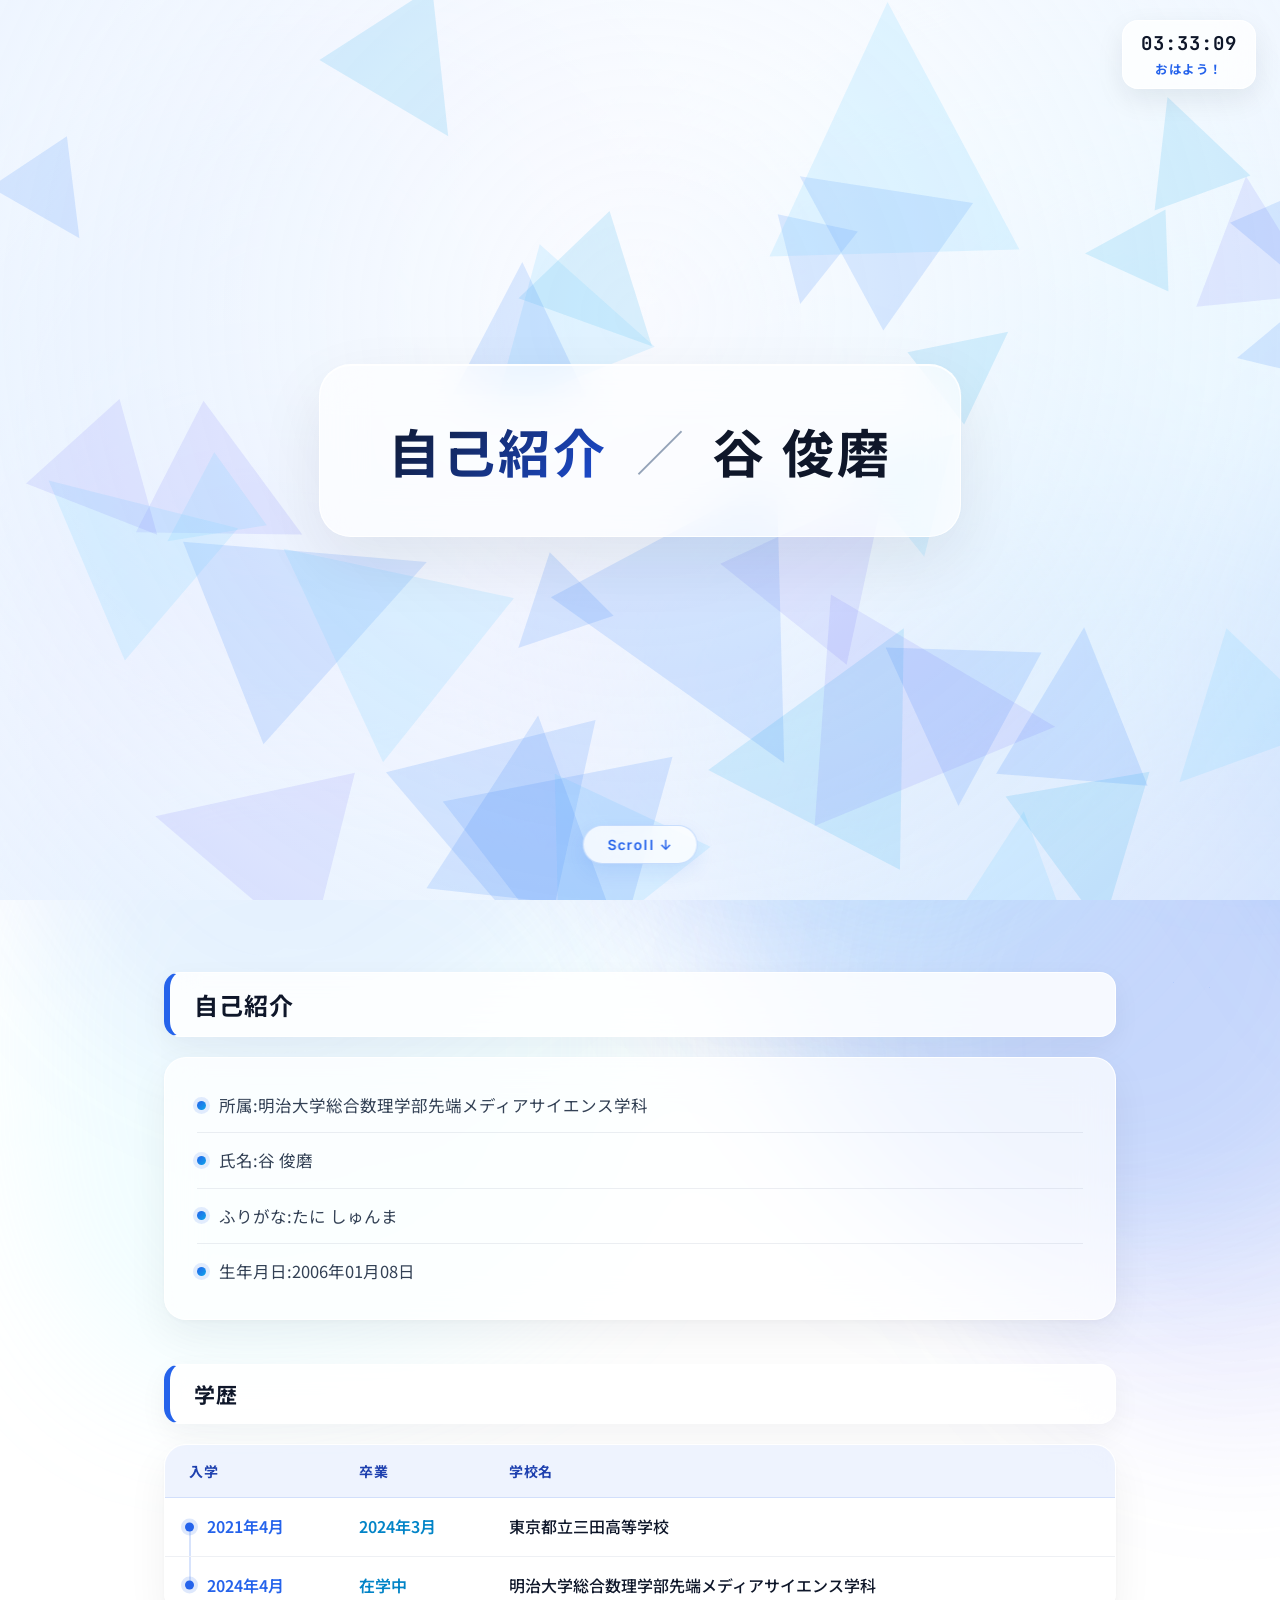
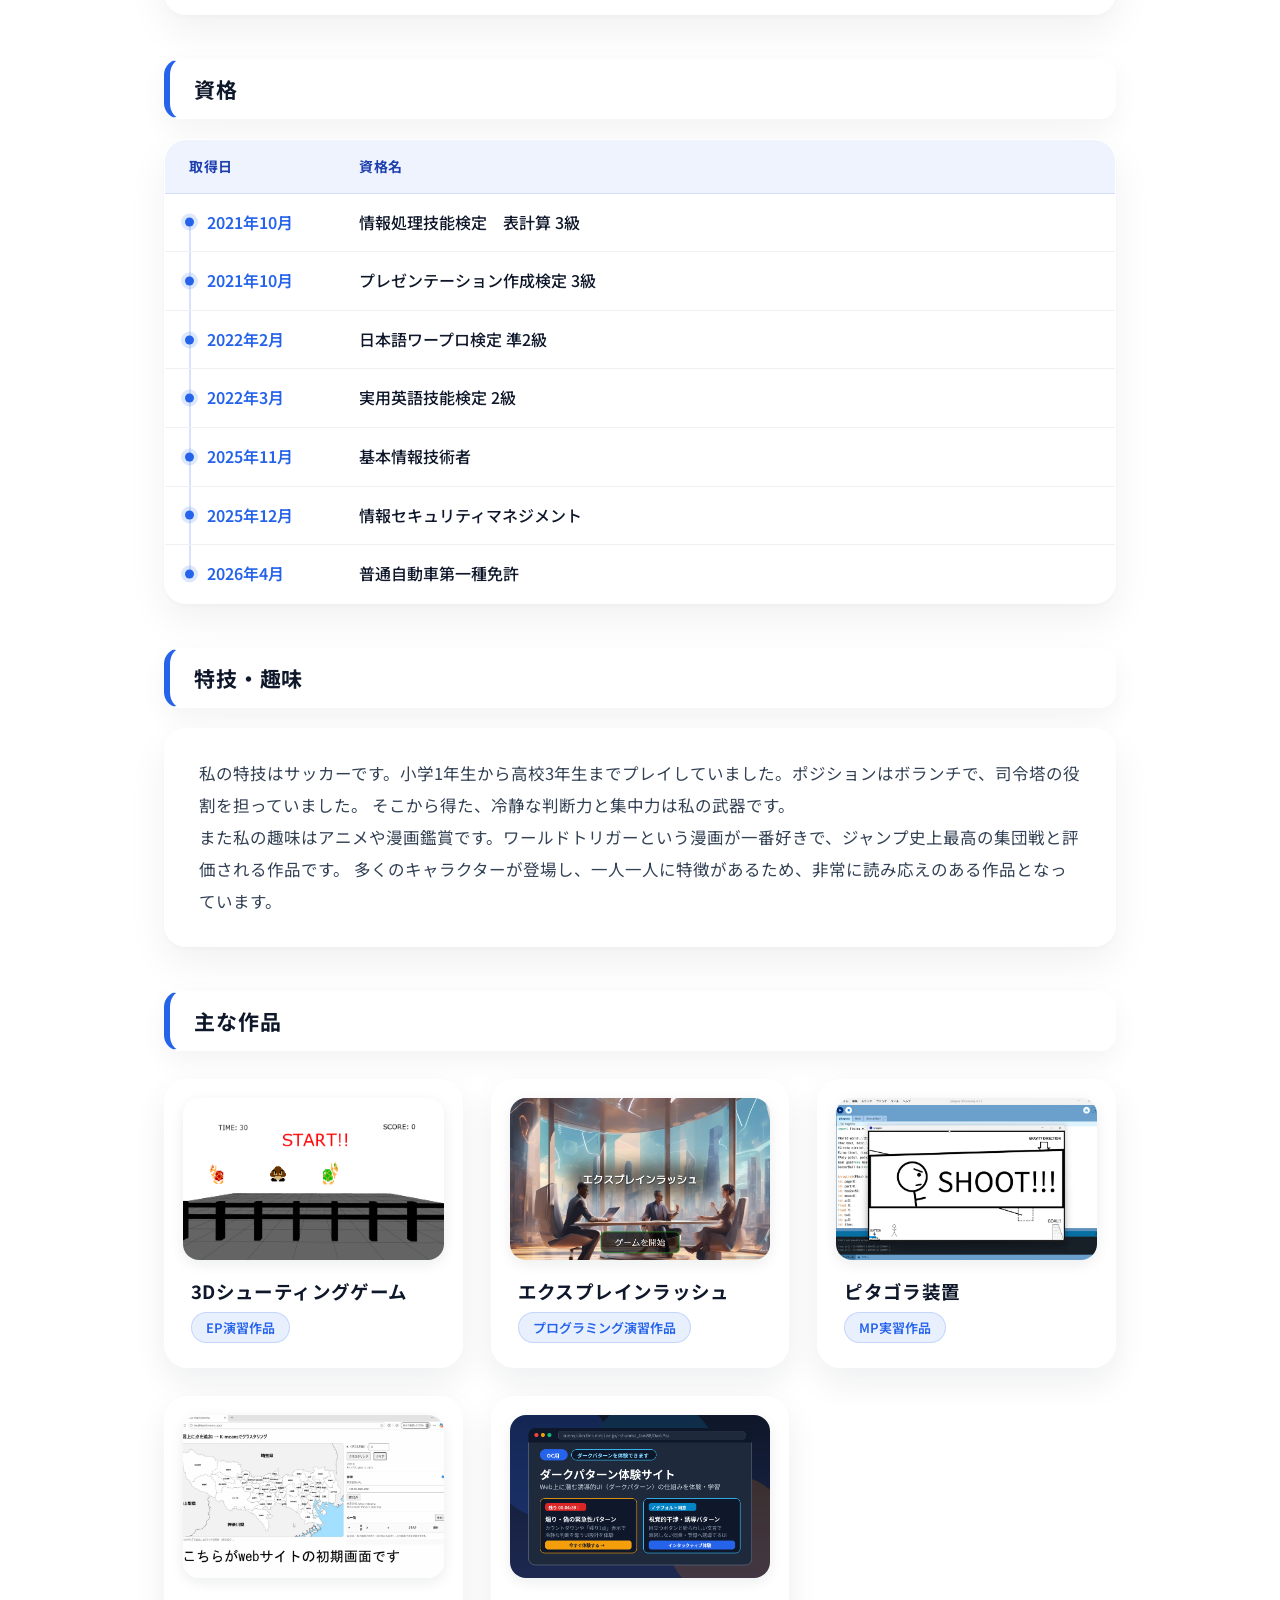
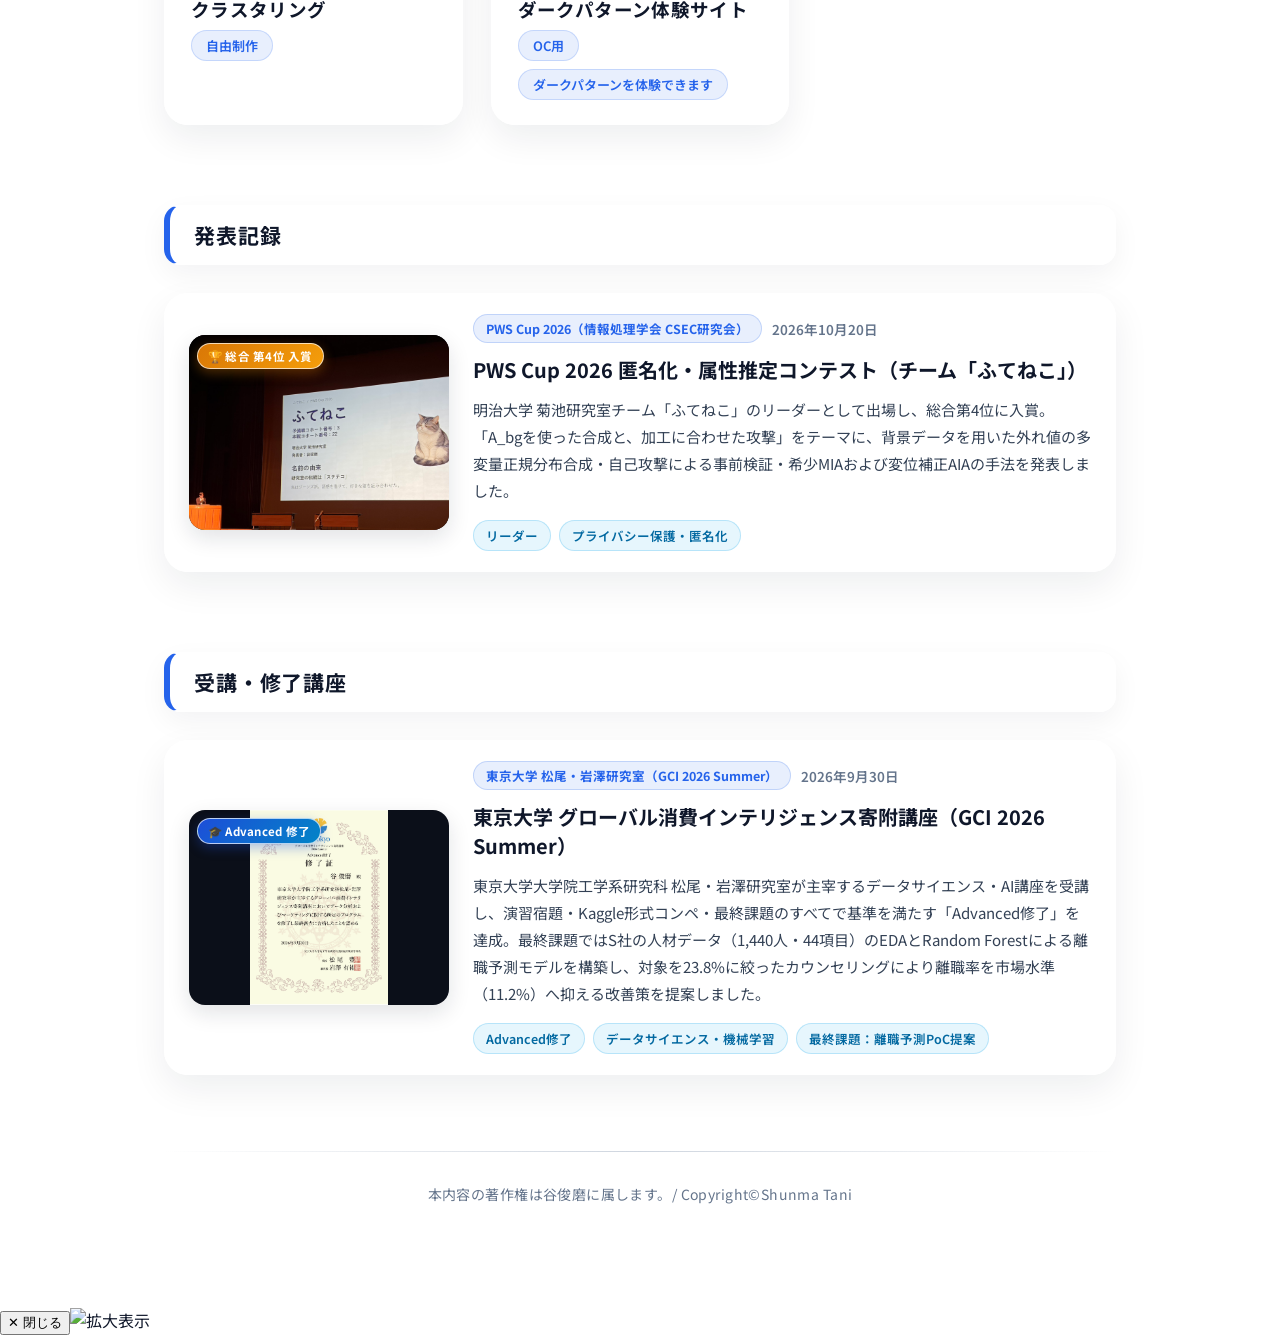
==== commit 10079315: "Add files via upload" ====
--- a/index.html
+++ b/index.html
@@ -119,6 +119,16 @@
                         <p>自由制作</p>
                       </div>
                 </a>
+            <a href="work5.html" class="work-card">
+                  <img src="darkpa.png" alt="ダークパターン体験サイト">
+                  <div class="work-info">
+                        <h3>ダークパターン体験サイト</h3>
+                        <div class="work-subtitles">
+                            <p>OC用</p>
+                            <p>ダークパターンを体験できます</p>
+                        </div>
+                      </div>
+                </a>
           </div>
      
     <h2 class="main">発表記録</h2>
@@ -139,8 +149,32 @@
                     </p>
                     <div class="presentation-tags">
                         <span>リーダー</span>
-                        <span>A0ポスターセッション</span>
                         <span>プライバシー保護・匿名化</span>
+                    </div>
+                </div>
+            </a>
+        </div>
+
+    <h2 class="main">受講・修了講座</h2>
+        <div class="presentations-container">
+            <a href="gci2026.html" class="presentation-card">
+                <div class="presentation-media">
+                    <img src="gci_cert.png" alt="東京大学 GCI 2026 Summer Advanced修了証（谷 俊磨）">
+                    <span class="award-badge gci-badge">🎓 Advanced 修了</span>
+                </div>
+                <div class="presentation-info">
+                    <div class="presentation-meta">
+                        <span class="meta-tag">東京大学 松尾・岩澤研究室（GCI 2026 Summer）</span>
+                        <span class="meta-date">2026年9月30日</span>
+                    </div>
+                    <h3>東京大学 グローバル消費インテリジェンス寄附講座（GCI 2026 Summer）</h3>
+                    <p class="presentation-desc">
+                        東京大学大学院工学系研究科 松尾・岩澤研究室が主宰するデータサイエンス・AI講座を受講し、演習宿題・Kaggle形式コンペ・最終課題のすべてで基準を満たす「Advanced修了」を達成。最終課題ではS社の人材データ（1,440人・44項目）のEDAとRandom Forestによる離職予測モデルを構築し、対象を23.8%に絞ったカウンセリングにより離職率を市場水準（11.2%）へ抑える改善策を提案しました。
+                    </p>
+                    <div class="presentation-tags">
+                        <span>Advanced修了</span>
+                        <span>データサイエンス・機械学習</span>
+                        <span>最終課題：離職予測PoC提案</span>
                     </div>
                 </div>
             </a>
--- a/index.css
+++ b/index.css
@@ -392,6 +392,12 @@
     color: var(--primary);
 }
 
+.work-subtitles {
+    display: flex;
+    flex-wrap: wrap;
+    gap: 8px;
+}
+
 .work-info p {
     margin: 0;
     display: inline-block;
@@ -742,3 +748,10 @@
         padding: 18px;
     }
 }
+
+
+/* ===== GCI 2026 Summer バッジ（index.html） ===== */
+.award-badge.gci-badge {
+    background: linear-gradient(135deg, #1d4ed8 0%, #0284c7 100%);
+    box-shadow: 0 4px 12px rgba(29, 78, 216, 0.35);
+}
